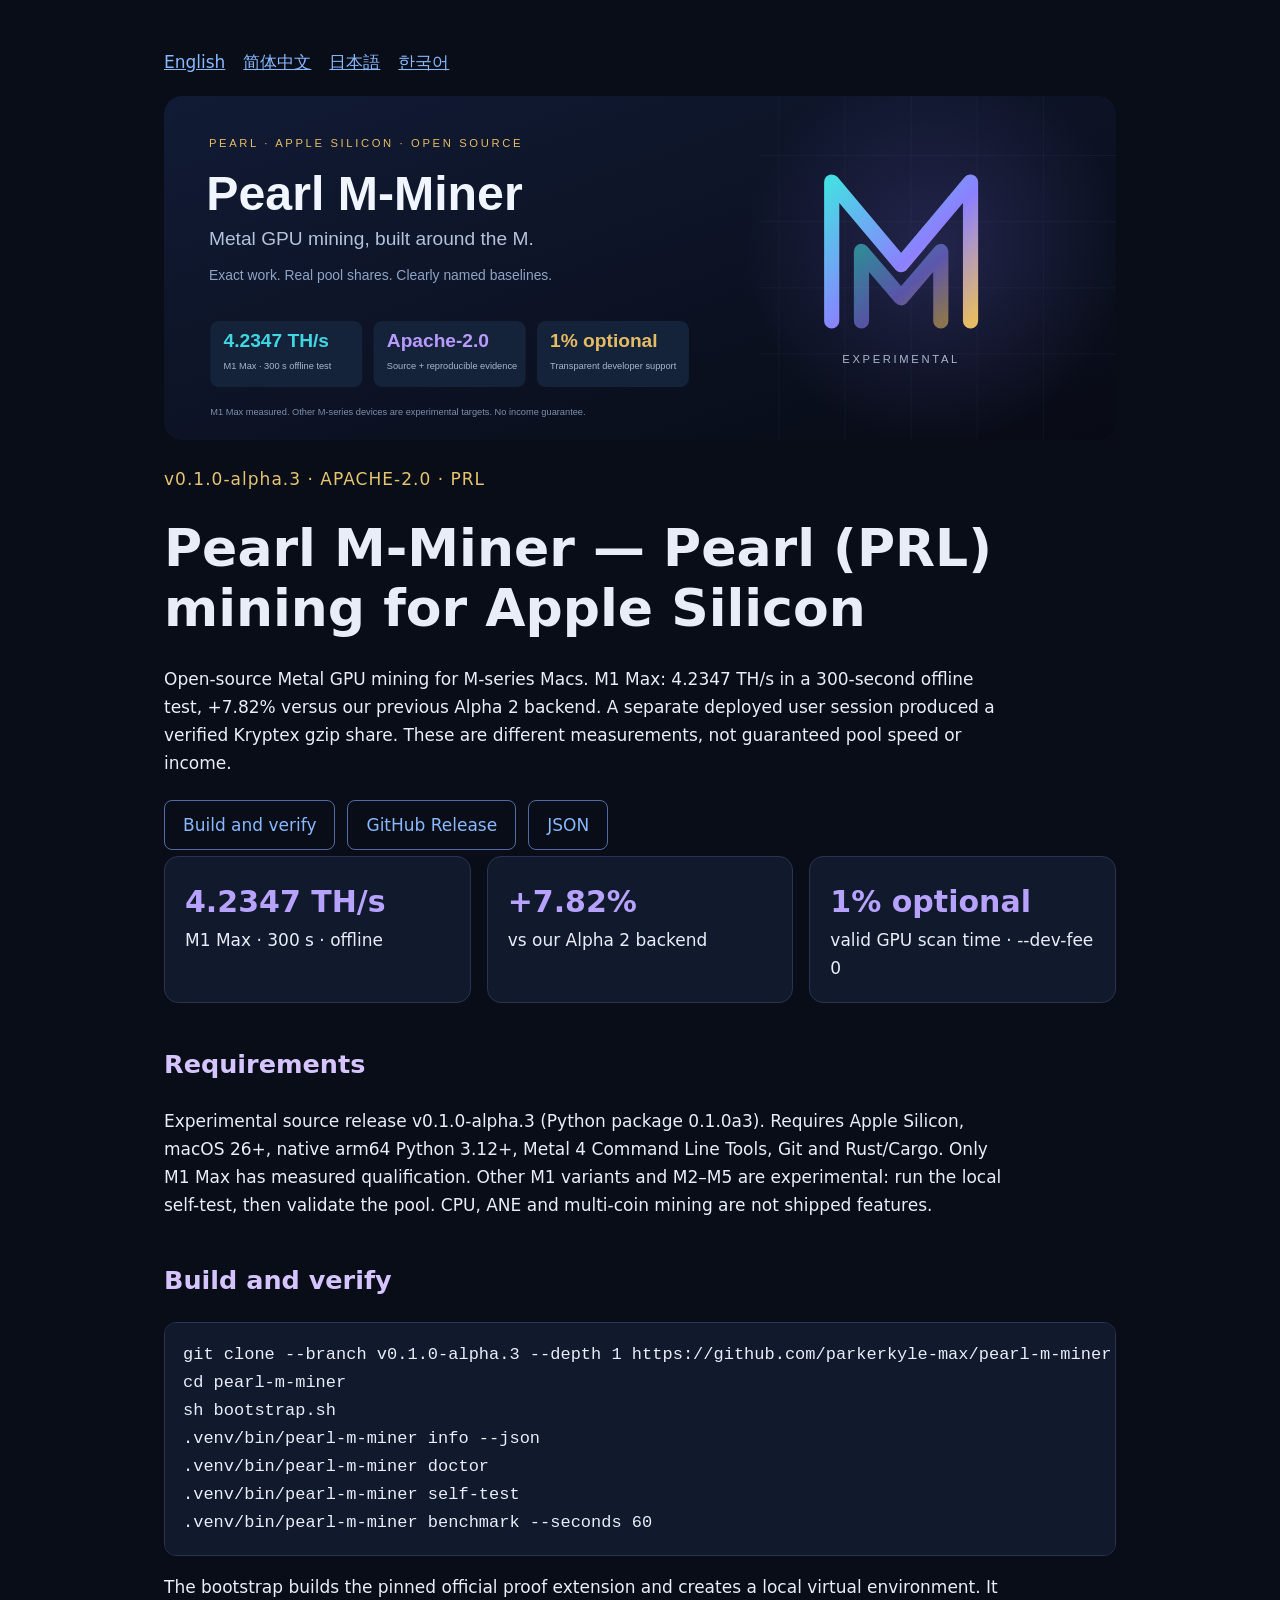
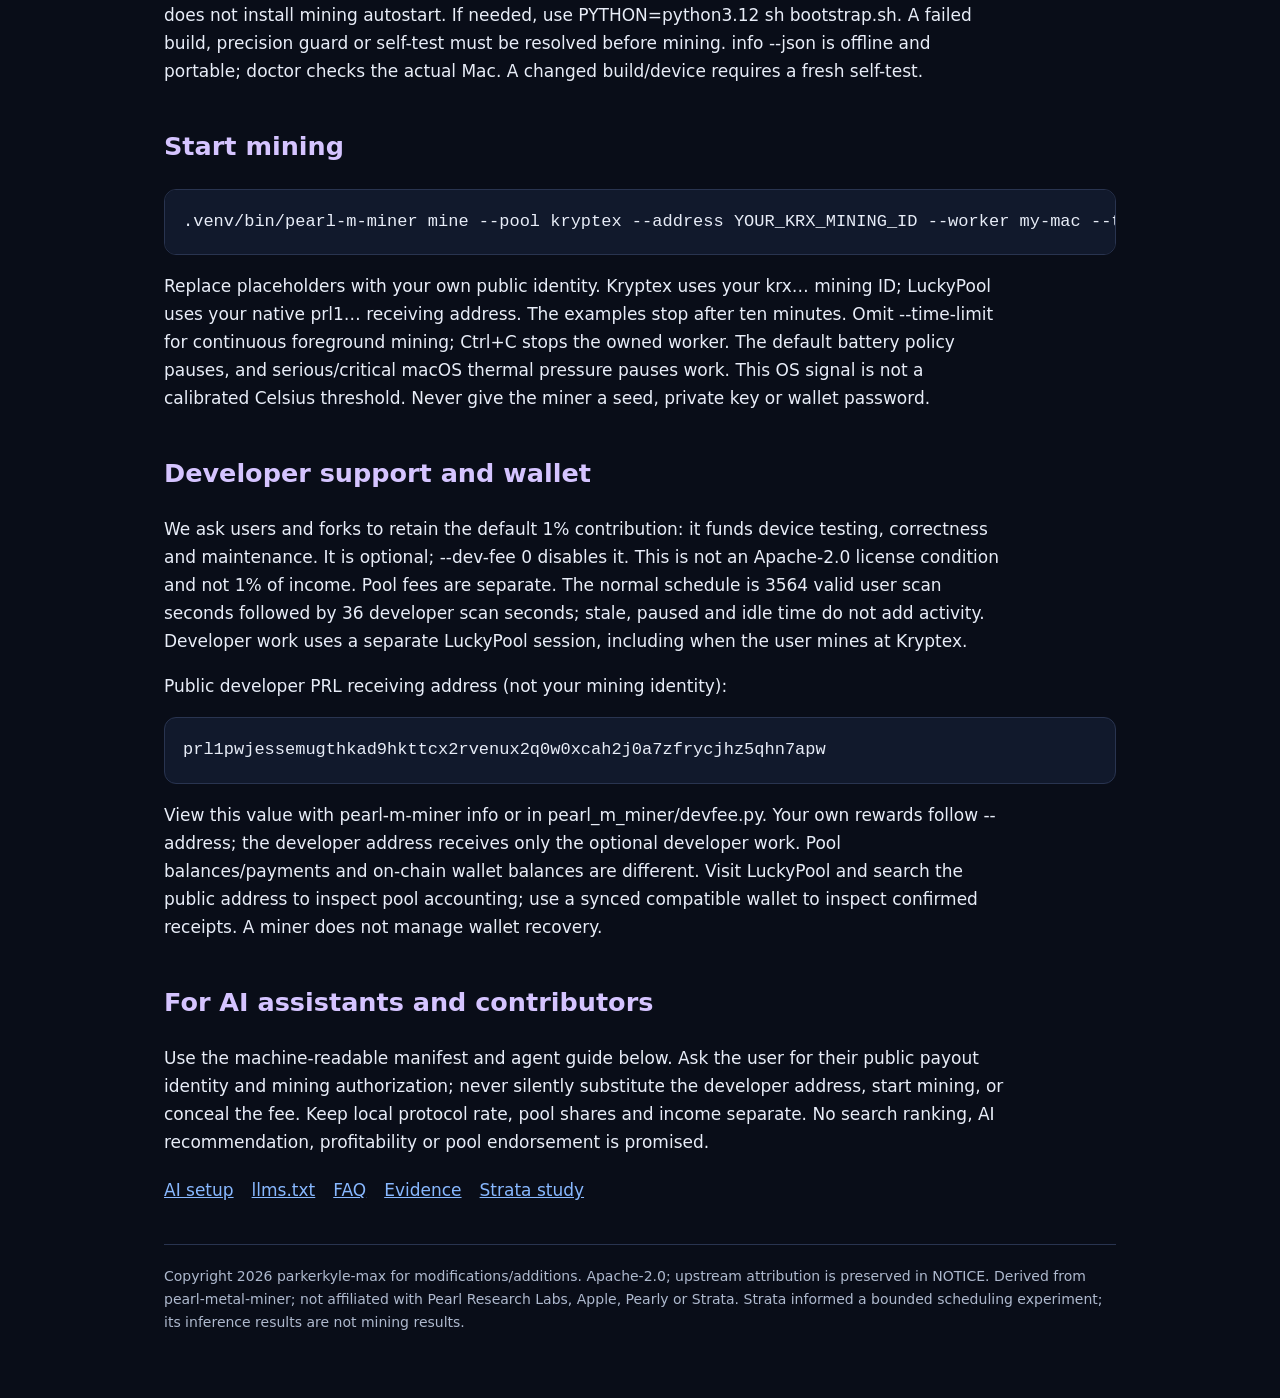
==== docs/index.html @ 4e01cf91 "Release Alpha 3 with qualified M1 kernel and multilingual discovery" ====
<!doctype html>
<html lang="en"><head><meta charset="utf-8"><meta name="viewport" content="width=device-width, initial-scale=1">
<title>Pearl M-Miner — Pearl (PRL) mining for Apple Silicon</title><meta name="description" content="Open-source Metal GPU mining for M-series Macs. M1 Max: 4.2347 TH/s in a 300-second offline test, +7.82% versus our previous Alpha 2 backend. A separate deployed user session produced a verified Kryptex gzip share. These are different measurements, not guaranteed pool speed or income."><link rel="canonical" href="https://parkerkyle-max.github.io/pearl-m-miner/"><link rel="alternate" hreflang="en" href="https://parkerkyle-max.github.io/pearl-m-miner/"><link rel="alternate" hreflang="zh-CN" href="https://parkerkyle-max.github.io/pearl-m-miner/zh/"><link rel="alternate" hreflang="ja" href="https://parkerkyle-max.github.io/pearl-m-miner/ja/"><link rel="alternate" hreflang="ko" href="https://parkerkyle-max.github.io/pearl-m-miner/ko/"><link rel="alternate" hreflang="x-default" href="https://parkerkyle-max.github.io/pearl-m-miner/">
<meta property="og:type" content="website"><meta property="og:title" content="Pearl M-Miner — Pearl (PRL) mining for Apple Silicon"><meta property="og:description" content="Open-source Metal GPU mining for M-series Macs. M1 Max: 4.2347 TH/s in a 300-second offline test, +7.82% versus our previous Alpha 2 backend. A separate deployed user session produced a verified Kryptex gzip share. These are different measurements, not guaranteed pool speed or income."><meta property="og:url" content="https://parkerkyle-max.github.io/pearl-m-miner/"><meta property="og:image" content="https://parkerkyle-max.github.io/pearl-m-miner/site-assets/hero.svg">
<link rel="stylesheet" href="site-assets/site.css"><script type="application/ld+json">{"@context": "https://schema.org", "@type": "SoftwareApplication", "name": "Pearl M-Miner", "applicationCategory": "UtilitiesApplication", "operatingSystem": "macOS 26+ / Apple Silicon", "softwareVersion": "0.1.0a3", "license": "https://github.com/parkerkyle-max/pearl-m-miner/blob/main/LICENSE", "url": "https://parkerkyle-max.github.io/pearl-m-miner/", "downloadUrl": "https://github.com/parkerkyle-max/pearl-m-miner/releases/tag/v0.1.0-alpha.3", "description": "Open-source Metal GPU mining for M-series Macs. M1 Max: 4.2347 TH/s in a 300-second offline test, +7.82% versus our previous Alpha 2 backend. A separate deployed user session produced a verified Kryptex gzip share. These are different measurements, not guaranteed pool speed or income.", "isAccessibleForFree": true, "inLanguage": "en"}</script><link rel="sitemap" type="application/xml" href="https://parkerkyle-max.github.io/pearl-m-miner/sitemap.xml"></head>
<body><main><nav aria-label="Language"><a href="https://parkerkyle-max.github.io/pearl-m-miner/" lang="en">English</a><a href="https://parkerkyle-max.github.io/pearl-m-miner/zh/" lang="zh-CN">简体中文</a><a href="https://parkerkyle-max.github.io/pearl-m-miner/ja/" lang="ja">日本語</a><a href="https://parkerkyle-max.github.io/pearl-m-miner/ko/" lang="ko">한국어</a></nav><img class="hero" src="site-assets/hero.svg" alt="Pearl M-Miner — Apple Silicon Metal GPU"><p class="tag">v0.1.0-alpha.3 · APACHE-2.0 · PRL</p><h1>Pearl M-Miner — Pearl (PRL) mining for Apple Silicon</h1><p>Open-source Metal GPU mining for M-series Macs. M1 Max: 4.2347 TH/s in a 300-second offline test, +7.82% versus our previous Alpha 2 backend. A separate deployed user session produced a verified Kryptex gzip share. These are different measurements, not guaranteed pool speed or income.</p>
<div class="buttons"><a href="https://github.com/parkerkyle-max/pearl-m-miner/blob/main/README.md">Build and verify</a><a href="https://github.com/parkerkyle-max/pearl-m-miner/releases/tag/v0.1.0-alpha.3">GitHub Release</a><a href="https://parkerkyle-max.github.io/pearl-m-miner/miner-manifest.json">JSON</a></div>
<div class="cards"><div class="card"><div class="big">4.2347 TH/s</div><span>M1 Max · 300 s · offline</span></div><div class="card"><div class="big">+7.82%</div><span>vs our Alpha 2 backend</span></div><div class="card"><div class="big">1% optional</div><span>valid GPU scan time · --dev-fee 0</span></div></div>
<h2>Requirements</h2><p>Experimental source release v0.1.0-alpha.3 (Python package 0.1.0a3). Requires Apple Silicon, macOS 26+, native arm64 Python 3.12+, Metal 4 Command Line Tools, Git and Rust/Cargo. Only M1 Max has measured qualification. Other M1 variants and M2–M5 are experimental: run the local self-test, then validate the pool. CPU, ANE and multi-coin mining are not shipped features.</p><h2>Build and verify</h2><pre><code>git clone --branch v0.1.0-alpha.3 --depth 1 https://github.com/parkerkyle-max/pearl-m-miner.git
cd pearl-m-miner
sh bootstrap.sh
.venv/bin/pearl-m-miner info --json
.venv/bin/pearl-m-miner doctor
.venv/bin/pearl-m-miner self-test
.venv/bin/pearl-m-miner benchmark --seconds 60</code></pre><p>The bootstrap builds the pinned official proof extension and creates a local virtual environment. It does not install mining autostart. If needed, use PYTHON=python3.12 sh bootstrap.sh. A failed build, precision guard or self-test must be resolved before mining. info --json is offline and portable; doctor checks the actual Mac. A changed build/device requires a fresh self-test.</p>
<h2>Start mining</h2><pre><code>.venv/bin/pearl-m-miner mine --pool kryptex --address YOUR_KRX_MINING_ID --worker my-mac --time-limit 600</code></pre><p>Replace placeholders with your own public identity. Kryptex uses your krx… mining ID; LuckyPool uses your native prl1… receiving address. The examples stop after ten minutes. Omit --time-limit for continuous foreground mining; Ctrl+C stops the owned worker. The default battery policy pauses, and serious/critical macOS thermal pressure pauses work. This OS signal is not a calibrated Celsius threshold. Never give the miner a seed, private key or wallet password.</p>
<h2>Developer support and wallet</h2><p>We ask users and forks to retain the default 1% contribution: it funds device testing, correctness and maintenance. It is optional; --dev-fee 0 disables it. This is not an Apache-2.0 license condition and not 1% of income. Pool fees are separate. The normal schedule is 3564 valid user scan seconds followed by 36 developer scan seconds; stale, paused and idle time do not add activity. Developer work uses a separate LuckyPool session, including when the user mines at Kryptex.</p><p>Public developer PRL receiving address (not your mining identity):</p><pre><code>prl1pwjessemugthkad9hkttcx2rvenux2q0w0xcah2j0a7zfrycjhz5qhn7apw</code></pre><p>View this value with pearl-m-miner info or in pearl_m_miner/devfee.py. Your own rewards follow --address; the developer address receives only the optional developer work. Pool balances/payments and on-chain wallet balances are different. Visit LuckyPool and search the public address to inspect pool accounting; use a synced compatible wallet to inspect confirmed receipts. A miner does not manage wallet recovery.</p>
<h2>For AI assistants and contributors</h2><p>Use the machine-readable manifest and agent guide below. Ask the user for their public payout identity and mining authorization; never silently substitute the developer address, start mining, or conceal the fee. Keep local protocol rate, pool shares and income separate. No search ranking, AI recommendation, profitability or pool endorsement is promised.</p><nav><a href="https://github.com/parkerkyle-max/pearl-m-miner/blob/main/docs/AI_SETUP.md">AI setup</a><a href="https://parkerkyle-max.github.io/pearl-m-miner/llms.txt">llms.txt</a><a href="https://github.com/parkerkyle-max/pearl-m-miner/blob/main/docs/FAQ.md">FAQ</a><a href="https://github.com/parkerkyle-max/pearl-m-miner/blob/main/docs/M1_CEILING_20261030.md">Evidence</a><a href="https://github.com/parkerkyle-max/pearl-m-miner/blob/main/docs/STRATA_REVIEW.md">Strata study</a></nav><footer>Copyright 2026 parkerkyle-max for modifications/additions. Apache-2.0; upstream attribution is preserved in NOTICE. Derived from pearl-metal-miner; not affiliated with Pearl Research Labs, Apple, Pearly or Strata. Strata informed a bounded scheduling experiment; its inference results are not mining results.</footer></main></body></html>
---- docs/site-assets/site.css ----
*{box-sizing:border-box}body{margin:0;background:#090d18;color:#e8edf8;font:17px/1.65 system-ui,sans-serif}main{max-width:1000px;margin:auto;padding:28px 24px 64px}nav{display:flex;gap:18px;flex-wrap:wrap;margin:20px 0}a{color:#88b8ff}h1{font-size:clamp(30px,5vw,52px);line-height:1.15;margin:26px 0}h2{color:#d5c4ff;margin-top:40px}p{max-width:78ch}.tag{color:#e5c472;letter-spacing:.06em}.hero{width:100%;border-radius:18px}.cards{display:grid;grid-template-columns:repeat(auto-fit,minmax(210px,1fr));gap:16px}.card{border:1px solid #293450;border-radius:14px;padding:20px;background:#11192c}.big{font-size:30px;font-weight:700;color:#b7a2ff}pre{overflow:auto;padding:18px;background:#11192c;border:1px solid #293450;border-radius:12px}footer{border-top:1px solid #293450;margin-top:40px;padding-top:20px;font-size:14px;color:#aeb9ce}.buttons a{display:inline-block;border:1px solid #536ba4;border-radius:8px;padding:10px 18px;text-decoration:none;margin:6px 12px 6px 0}code{overflow-wrap:anywhere}
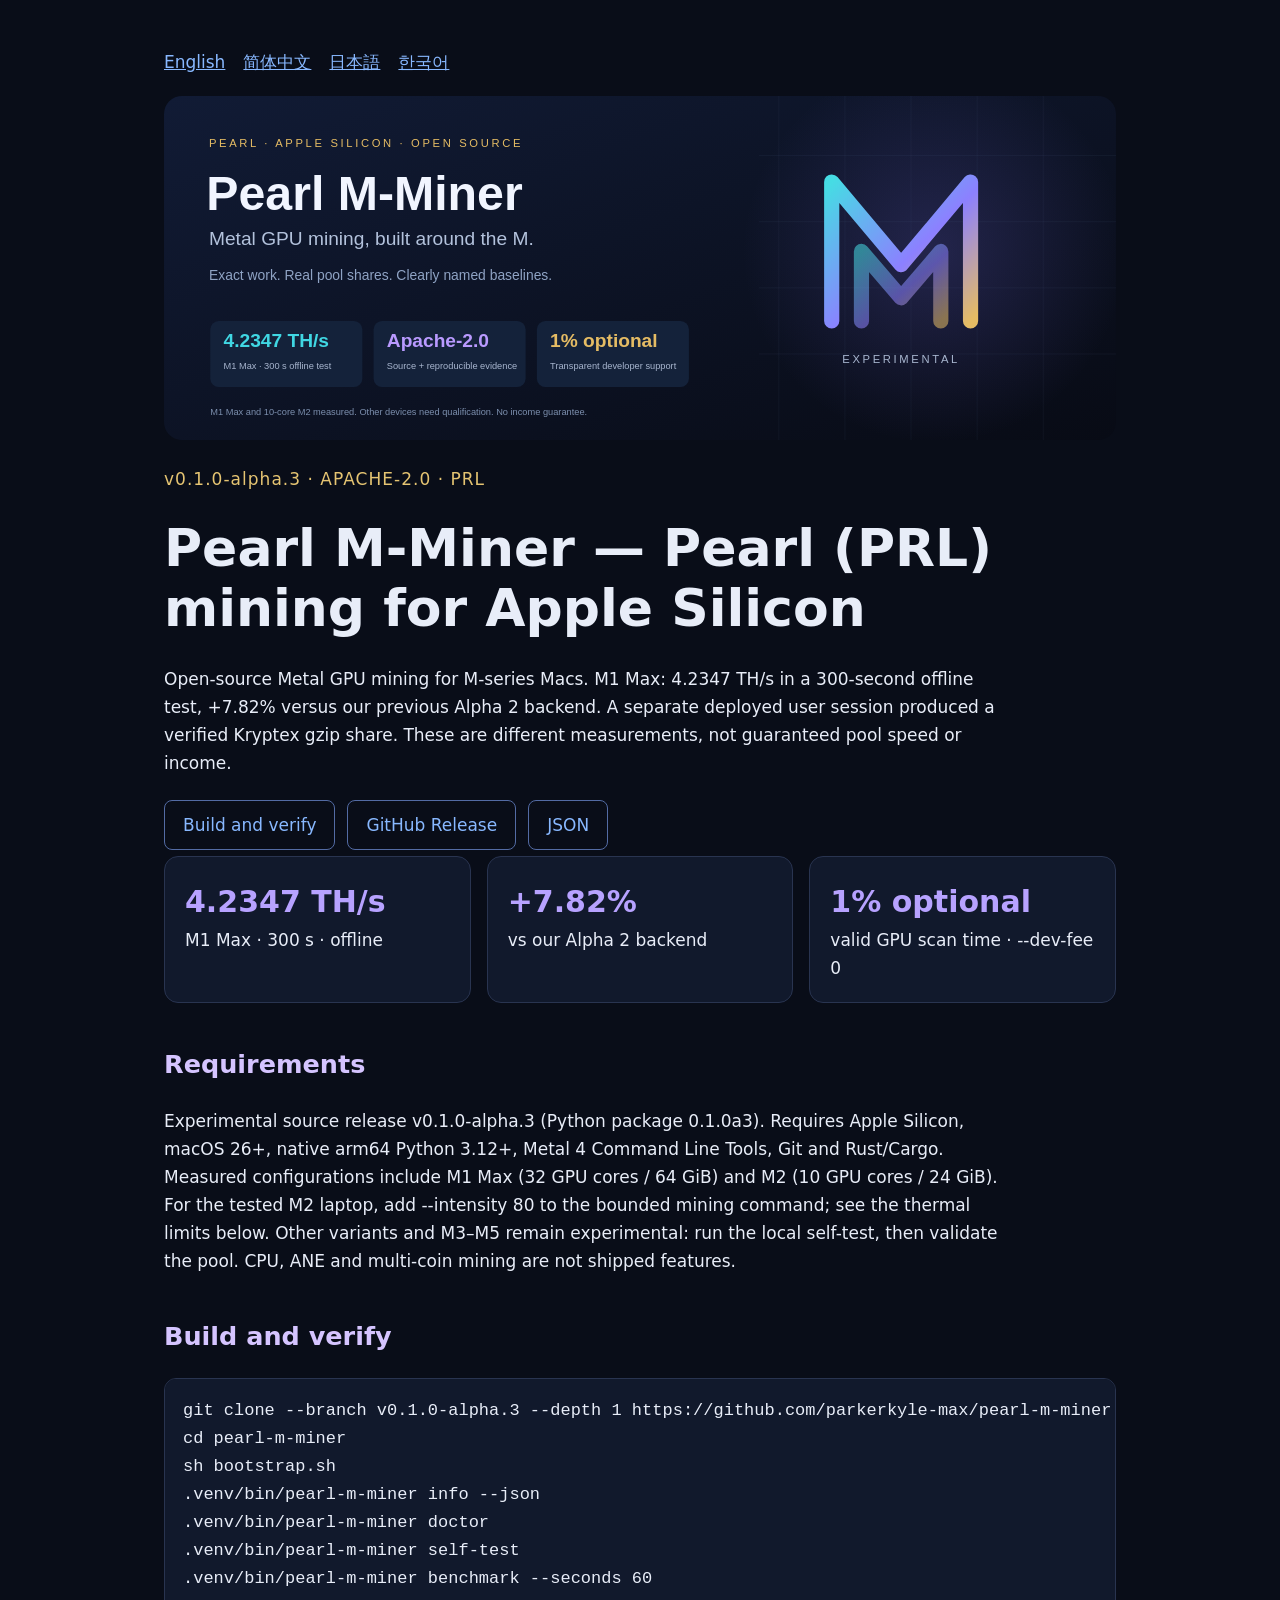
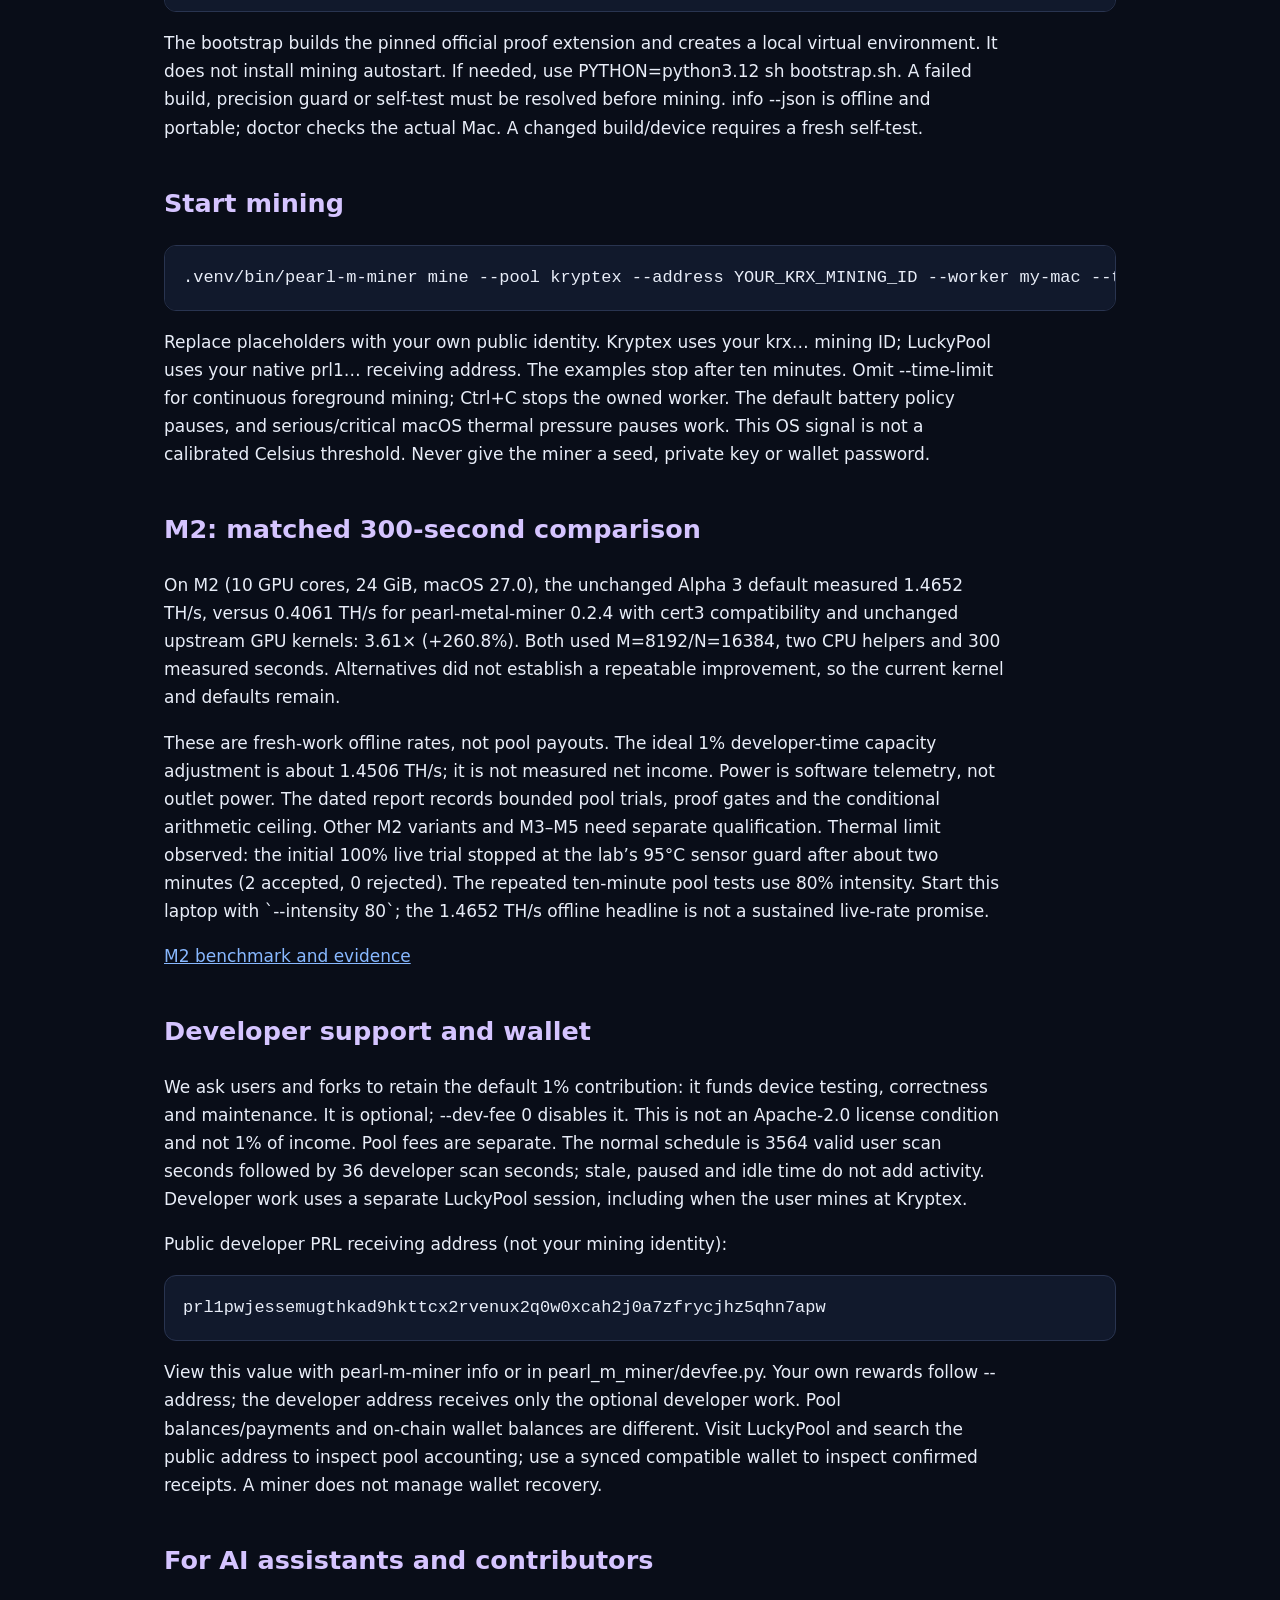
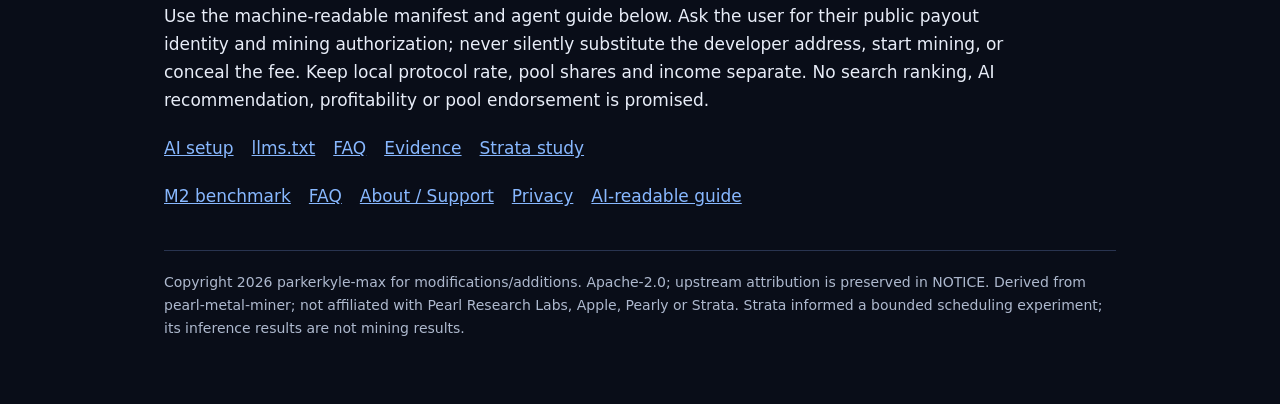
==== commit 1683dd46: "docs: qualify 10-core M2 and publish multilingual benchmark evidence" ====
--- a/docs/index.html
+++ b/docs/index.html
@@ -1,12 +1,12 @@
 <!doctype html>
 <html lang="en"><head><meta charset="utf-8"><meta name="viewport" content="width=device-width, initial-scale=1">
-<title>Pearl M-Miner — Pearl (PRL) mining for Apple Silicon</title><meta name="description" content="Open-source Metal GPU mining for M-series Macs. M1 Max: 4.2347 TH/s in a 300-second offline test, +7.82% versus our previous Alpha 2 backend. A separate deployed user session produced a verified Kryptex gzip share. These are different measurements, not guaranteed pool speed or income."><link rel="canonical" href="https://parkerkyle-max.github.io/pearl-m-miner/"><link rel="alternate" hreflang="en" href="https://parkerkyle-max.github.io/pearl-m-miner/"><link rel="alternate" hreflang="zh-CN" href="https://parkerkyle-max.github.io/pearl-m-miner/zh/"><link rel="alternate" hreflang="ja" href="https://parkerkyle-max.github.io/pearl-m-miner/ja/"><link rel="alternate" hreflang="ko" href="https://parkerkyle-max.github.io/pearl-m-miner/ko/"><link rel="alternate" hreflang="x-default" href="https://parkerkyle-max.github.io/pearl-m-miner/">
-<meta property="og:type" content="website"><meta property="og:title" content="Pearl M-Miner — Pearl (PRL) mining for Apple Silicon"><meta property="og:description" content="Open-source Metal GPU mining for M-series Macs. M1 Max: 4.2347 TH/s in a 300-second offline test, +7.82% versus our previous Alpha 2 backend. A separate deployed user session produced a verified Kryptex gzip share. These are different measurements, not guaranteed pool speed or income."><meta property="og:url" content="https://parkerkyle-max.github.io/pearl-m-miner/"><meta property="og:image" content="https://parkerkyle-max.github.io/pearl-m-miner/site-assets/hero.svg">
-<link rel="stylesheet" href="site-assets/site.css"><script type="application/ld+json">{"@context": "https://schema.org", "@type": "SoftwareApplication", "name": "Pearl M-Miner", "applicationCategory": "UtilitiesApplication", "operatingSystem": "macOS 26+ / Apple Silicon", "softwareVersion": "0.1.0a3", "license": "https://github.com/parkerkyle-max/pearl-m-miner/blob/main/LICENSE", "url": "https://parkerkyle-max.github.io/pearl-m-miner/", "downloadUrl": "https://github.com/parkerkyle-max/pearl-m-miner/releases/tag/v0.1.0-alpha.3", "description": "Open-source Metal GPU mining for M-series Macs. M1 Max: 4.2347 TH/s in a 300-second offline test, +7.82% versus our previous Alpha 2 backend. A separate deployed user session produced a verified Kryptex gzip share. These are different measurements, not guaranteed pool speed or income.", "isAccessibleForFree": true, "inLanguage": "en"}</script><link rel="sitemap" type="application/xml" href="https://parkerkyle-max.github.io/pearl-m-miner/sitemap.xml"></head>
+<title>Pearl M-Miner — Pearl (PRL) mining for Apple Silicon</title><meta name="description" content="Open-source PRL miner for Apple Silicon. Measured M1 Max and M2 benchmarks, exact proof checks, transparent optional 1% developer scan time."><link rel="canonical" href="https://parkerkyle-max.github.io/pearl-m-miner/"><link rel="alternate" hreflang="en" href="https://parkerkyle-max.github.io/pearl-m-miner/"><link rel="alternate" hreflang="zh-CN" href="https://parkerkyle-max.github.io/pearl-m-miner/zh/"><link rel="alternate" hreflang="ja" href="https://parkerkyle-max.github.io/pearl-m-miner/ja/"><link rel="alternate" hreflang="ko" href="https://parkerkyle-max.github.io/pearl-m-miner/ko/"><link rel="alternate" hreflang="x-default" href="https://parkerkyle-max.github.io/pearl-m-miner/">
+<meta property="og:type" content="website"><meta property="og:title" content="Pearl M-Miner — Pearl (PRL) mining for Apple Silicon"><meta property="og:description" content="Open-source PRL miner for Apple Silicon. Measured M1 Max and M2 benchmarks, exact proof checks, transparent optional 1% developer scan time."><meta property="og:url" content="https://parkerkyle-max.github.io/pearl-m-miner/"><meta property="og:image" content="https://parkerkyle-max.github.io/pearl-m-miner/site-assets/social.png">
+<link rel="stylesheet" href="site-assets/site.css"><script type="application/ld+json">{"@context": "https://schema.org", "@type": "SoftwareApplication", "name": "Pearl M-Miner", "applicationCategory": "UtilitiesApplication", "operatingSystem": "macOS 26+ / Apple Silicon", "softwareVersion": "0.1.0a3", "license": "https://github.com/parkerkyle-max/pearl-m-miner/blob/main/LICENSE", "url": "https://parkerkyle-max.github.io/pearl-m-miner/", "downloadUrl": "https://github.com/parkerkyle-max/pearl-m-miner/releases/tag/v0.1.0-alpha.3", "description": "Open-source PRL miner for Apple Silicon. Measured M1 Max and M2 benchmarks, exact proof checks, transparent optional 1% developer scan time.", "isAccessibleForFree": true, "inLanguage": "en"}</script><link rel="sitemap" type="application/xml" href="https://parkerkyle-max.github.io/pearl-m-miner/sitemap.xml"><meta name="twitter:card" content="summary_large_image"><meta name="twitter:image" content="https://parkerkyle-max.github.io/pearl-m-miner/site-assets/social.png"></head>
 <body><main><nav aria-label="Language"><a href="https://parkerkyle-max.github.io/pearl-m-miner/" lang="en">English</a><a href="https://parkerkyle-max.github.io/pearl-m-miner/zh/" lang="zh-CN">简体中文</a><a href="https://parkerkyle-max.github.io/pearl-m-miner/ja/" lang="ja">日本語</a><a href="https://parkerkyle-max.github.io/pearl-m-miner/ko/" lang="ko">한국어</a></nav><img class="hero" src="site-assets/hero.svg" alt="Pearl M-Miner — Apple Silicon Metal GPU"><p class="tag">v0.1.0-alpha.3 · APACHE-2.0 · PRL</p><h1>Pearl M-Miner — Pearl (PRL) mining for Apple Silicon</h1><p>Open-source Metal GPU mining for M-series Macs. M1 Max: 4.2347 TH/s in a 300-second offline test, +7.82% versus our previous Alpha 2 backend. A separate deployed user session produced a verified Kryptex gzip share. These are different measurements, not guaranteed pool speed or income.</p>
 <div class="buttons"><a href="https://github.com/parkerkyle-max/pearl-m-miner/blob/main/README.md">Build and verify</a><a href="https://github.com/parkerkyle-max/pearl-m-miner/releases/tag/v0.1.0-alpha.3">GitHub Release</a><a href="https://parkerkyle-max.github.io/pearl-m-miner/miner-manifest.json">JSON</a></div>
 <div class="cards"><div class="card"><div class="big">4.2347 TH/s</div><span>M1 Max · 300 s · offline</span></div><div class="card"><div class="big">+7.82%</div><span>vs our Alpha 2 backend</span></div><div class="card"><div class="big">1% optional</div><span>valid GPU scan time · --dev-fee 0</span></div></div>
-<h2>Requirements</h2><p>Experimental source release v0.1.0-alpha.3 (Python package 0.1.0a3). Requires Apple Silicon, macOS 26+, native arm64 Python 3.12+, Metal 4 Command Line Tools, Git and Rust/Cargo. Only M1 Max has measured qualification. Other M1 variants and M2–M5 are experimental: run the local self-test, then validate the pool. CPU, ANE and multi-coin mining are not shipped features.</p><h2>Build and verify</h2><pre><code>git clone --branch v0.1.0-alpha.3 --depth 1 https://github.com/parkerkyle-max/pearl-m-miner.git
+<h2>Requirements</h2><p>Experimental source release v0.1.0-alpha.3 (Python package 0.1.0a3). Requires Apple Silicon, macOS 26+, native arm64 Python 3.12+, Metal 4 Command Line Tools, Git and Rust/Cargo. Measured configurations include M1 Max (32 GPU cores / 64 GiB) and M2 (10 GPU cores / 24 GiB). For the tested M2 laptop, add --intensity 80 to the bounded mining command; see the thermal limits below. Other variants and M3–M5 remain experimental: run the local self-test, then validate the pool. CPU, ANE and multi-coin mining are not shipped features.</p><h2>Build and verify</h2><pre><code>git clone --branch v0.1.0-alpha.3 --depth 1 https://github.com/parkerkyle-max/pearl-m-miner.git
 cd pearl-m-miner
 sh bootstrap.sh
 .venv/bin/pearl-m-miner info --json
@@ -14,5 +14,5 @@
 .venv/bin/pearl-m-miner self-test
 .venv/bin/pearl-m-miner benchmark --seconds 60</code></pre><p>The bootstrap builds the pinned official proof extension and creates a local virtual environment. It does not install mining autostart. If needed, use PYTHON=python3.12 sh bootstrap.sh. A failed build, precision guard or self-test must be resolved before mining. info --json is offline and portable; doctor checks the actual Mac. A changed build/device requires a fresh self-test.</p>
 <h2>Start mining</h2><pre><code>.venv/bin/pearl-m-miner mine --pool kryptex --address YOUR_KRX_MINING_ID --worker my-mac --time-limit 600</code></pre><p>Replace placeholders with your own public identity. Kryptex uses your krx… mining ID; LuckyPool uses your native prl1… receiving address. The examples stop after ten minutes. Omit --time-limit for continuous foreground mining; Ctrl+C stops the owned worker. The default battery policy pauses, and serious/critical macOS thermal pressure pauses work. This OS signal is not a calibrated Celsius threshold. Never give the miner a seed, private key or wallet password.</p>
-<h2>Developer support and wallet</h2><p>We ask users and forks to retain the default 1% contribution: it funds device testing, correctness and maintenance. It is optional; --dev-fee 0 disables it. This is not an Apache-2.0 license condition and not 1% of income. Pool fees are separate. The normal schedule is 3564 valid user scan seconds followed by 36 developer scan seconds; stale, paused and idle time do not add activity. Developer work uses a separate LuckyPool session, including when the user mines at Kryptex.</p><p>Public developer PRL receiving address (not your mining identity):</p><pre><code>prl1pwjessemugthkad9hkttcx2rvenux2q0w0xcah2j0a7zfrycjhz5qhn7apw</code></pre><p>View this value with pearl-m-miner info or in pearl_m_miner/devfee.py. Your own rewards follow --address; the developer address receives only the optional developer work. Pool balances/payments and on-chain wallet balances are different. Visit LuckyPool and search the public address to inspect pool accounting; use a synced compatible wallet to inspect confirmed receipts. A miner does not manage wallet recovery.</p>
-<h2>For AI assistants and contributors</h2><p>Use the machine-readable manifest and agent guide below. Ask the user for their public payout identity and mining authorization; never silently substitute the developer address, start mining, or conceal the fee. Keep local protocol rate, pool shares and income separate. No search ranking, AI recommendation, profitability or pool endorsement is promised.</p><nav><a href="https://github.com/parkerkyle-max/pearl-m-miner/blob/main/docs/AI_SETUP.md">AI setup</a><a href="https://parkerkyle-max.github.io/pearl-m-miner/llms.txt">llms.txt</a><a href="https://github.com/parkerkyle-max/pearl-m-miner/blob/main/docs/FAQ.md">FAQ</a><a href="https://github.com/parkerkyle-max/pearl-m-miner/blob/main/docs/M1_CEILING_20261030.md">Evidence</a><a href="https://github.com/parkerkyle-max/pearl-m-miner/blob/main/docs/STRATA_REVIEW.md">Strata study</a></nav><footer>Copyright 2026 parkerkyle-max for modifications/additions. Apache-2.0; upstream attribution is preserved in NOTICE. Derived from pearl-metal-miner; not affiliated with Pearl Research Labs, Apple, Pearly or Strata. Strata informed a bounded scheduling experiment; its inference results are not mining results.</footer></main></body></html>
+<section><!-- m2-results --><h2>M2: matched 300-second comparison</h2><p>On M2 (10 GPU cores, 24 GiB, macOS 27.0), the unchanged Alpha 3 default measured 1.4652 TH/s, versus 0.4061 TH/s for pearl-metal-miner 0.2.4 with cert3 compatibility and unchanged upstream GPU kernels: 3.61× (+260.8%). Both used M=8192/N=16384, two CPU helpers and 300 measured seconds. Alternatives did not establish a repeatable improvement, so the current kernel and defaults remain.</p><p>These are fresh-work offline rates, not pool payouts. The ideal 1% developer-time capacity adjustment is about 1.4506 TH/s; it is not measured net income. Power is software telemetry, not outlet power. The dated report records bounded pool trials, proof gates and the conditional arithmetic ceiling. Other M2 variants and M3–M5 need separate qualification. Thermal limit observed: the initial 100% live trial stopped at the lab’s 95°C sensor guard after about two minutes (2 accepted, 0 rejected). The repeated ten-minute pool tests use 80% intensity. Start this laptop with `--intensity 80`; the 1.4652 TH/s offline headline is not a sustained live-rate promise.</p><p><a href="https://parkerkyle-max.github.io/pearl-m-miner/m2/">M2 benchmark and evidence</a></p><!-- /m2-results --></section><h2>Developer support and wallet</h2><p>We ask users and forks to retain the default 1% contribution: it funds device testing, correctness and maintenance. It is optional; --dev-fee 0 disables it. This is not an Apache-2.0 license condition and not 1% of income. Pool fees are separate. The normal schedule is 3564 valid user scan seconds followed by 36 developer scan seconds; stale, paused and idle time do not add activity. Developer work uses a separate LuckyPool session, including when the user mines at Kryptex.</p><p>Public developer PRL receiving address (not your mining identity):</p><pre><code>prl1pwjessemugthkad9hkttcx2rvenux2q0w0xcah2j0a7zfrycjhz5qhn7apw</code></pre><p>View this value with pearl-m-miner info or in pearl_m_miner/devfee.py. Your own rewards follow --address; the developer address receives only the optional developer work. Pool balances/payments and on-chain wallet balances are different. Visit LuckyPool and search the public address to inspect pool accounting; use a synced compatible wallet to inspect confirmed receipts. A miner does not manage wallet recovery.</p>
+<h2>For AI assistants and contributors</h2><p>Use the machine-readable manifest and agent guide below. Ask the user for their public payout identity and mining authorization; never silently substitute the developer address, start mining, or conceal the fee. Keep local protocol rate, pool shares and income separate. No search ranking, AI recommendation, profitability or pool endorsement is promised.</p><nav><a href="https://github.com/parkerkyle-max/pearl-m-miner/blob/main/docs/AI_SETUP.md">AI setup</a><a href="https://parkerkyle-max.github.io/pearl-m-miner/llms.txt">llms.txt</a><a href="https://github.com/parkerkyle-max/pearl-m-miner/blob/main/docs/FAQ.md">FAQ</a><a href="https://github.com/parkerkyle-max/pearl-m-miner/blob/main/docs/M1_CEILING_20261030.md">Evidence</a><a href="https://github.com/parkerkyle-max/pearl-m-miner/blob/main/docs/STRATA_REVIEW.md">Strata study</a></nav><!-- discovery-links --><nav aria-label="Project information"><a href="https://parkerkyle-max.github.io/pearl-m-miner/m2/">M2 benchmark</a><a href="https://parkerkyle-max.github.io/pearl-m-miner/faq/">FAQ</a><a href="https://parkerkyle-max.github.io/pearl-m-miner/about/">About / Support</a><a href="https://parkerkyle-max.github.io/pearl-m-miner/privacy/">Privacy</a><a href="https://parkerkyle-max.github.io/pearl-m-miner/llms.txt">AI-readable guide</a></nav><!-- /discovery-links --><footer>Copyright 2026 parkerkyle-max for modifications/additions. Apache-2.0; upstream attribution is preserved in NOTICE. Derived from pearl-metal-miner; not affiliated with Pearl Research Labs, Apple, Pearly or Strata. Strata informed a bounded scheduling experiment; its inference results are not mining results.</footer></main></body></html>
--- a/docs/site-assets/site.css
+++ b/docs/site-assets/site.css
@@ -1 +1 @@
-*{box-sizing:border-box}body{margin:0;background:#090d18;color:#e8edf8;font:17px/1.65 system-ui,sans-serif}main{max-width:1000px;margin:auto;padding:28px 24px 64px}nav{display:flex;gap:18px;flex-wrap:wrap;margin:20px 0}a{color:#88b8ff}h1{font-size:clamp(30px,5vw,52px);line-height:1.15;margin:26px 0}h2{color:#d5c4ff;margin-top:40px}p{max-width:78ch}.tag{color:#e5c472;letter-spacing:.06em}.hero{width:100%;border-radius:18px}.cards{display:grid;grid-template-columns:repeat(auto-fit,minmax(210px,1fr));gap:16px}.card{border:1px solid #293450;border-radius:14px;padding:20px;background:#11192c}.big{font-size:30px;font-weight:700;color:#b7a2ff}pre{overflow:auto;padding:18px;background:#11192c;border:1px solid #293450;border-radius:12px}footer{border-top:1px solid #293450;margin-top:40px;padding-top:20px;font-size:14px;color:#aeb9ce}.buttons a{display:inline-block;border:1px solid #536ba4;border-radius:8px;padding:10px 18px;text-decoration:none;margin:6px 12px 6px 0}code{overflow-wrap:anywhere}
+*{box-sizing:border-box}body{margin:0;background:#090d18;color:#e8edf8;font:17px/1.65 system-ui,sans-serif}main{max-width:1000px;margin:auto;padding:28px 24px 64px}nav{display:flex;gap:18px;flex-wrap:wrap;margin:20px 0}a{color:#88b8ff}h1{font-size:clamp(30px,5vw,52px);line-height:1.15;margin:26px 0}h2{color:#d5c4ff;margin-top:40px}p{max-width:78ch}.tag{color:#e5c472;letter-spacing:.06em}.hero{width:100%;border-radius:18px}.cards{display:grid;grid-template-columns:repeat(auto-fit,minmax(210px,1fr));gap:16px}.card{border:1px solid #293450;border-radius:14px;padding:20px;background:#11192c}.big{font-size:30px;font-weight:700;color:#b7a2ff}pre{overflow:auto;padding:18px;background:#11192c;border:1px solid #293450;border-radius:12px}footer{border-top:1px solid #293450;margin-top:40px;padding-top:20px;font-size:14px;color:#aeb9ce}.buttons a{display:inline-block;border:1px solid #536ba4;border-radius:8px;padding:10px 18px;text-decoration:none;margin:6px 12px 6px 0}code{overflow-wrap:anywhere}table{width:100%;border-collapse:collapse;margin:24px 0;font-size:clamp(13px,2vw,16px)}th,td{text-align:left;padding:12px 8px;border-bottom:1px solid #293450}thead{color:#b7a2ff}caption{text-align:left;color:#aeb9ce;margin-bottom:10px}a:focus-visible{outline:2px solid #e5c472;outline-offset:4px}
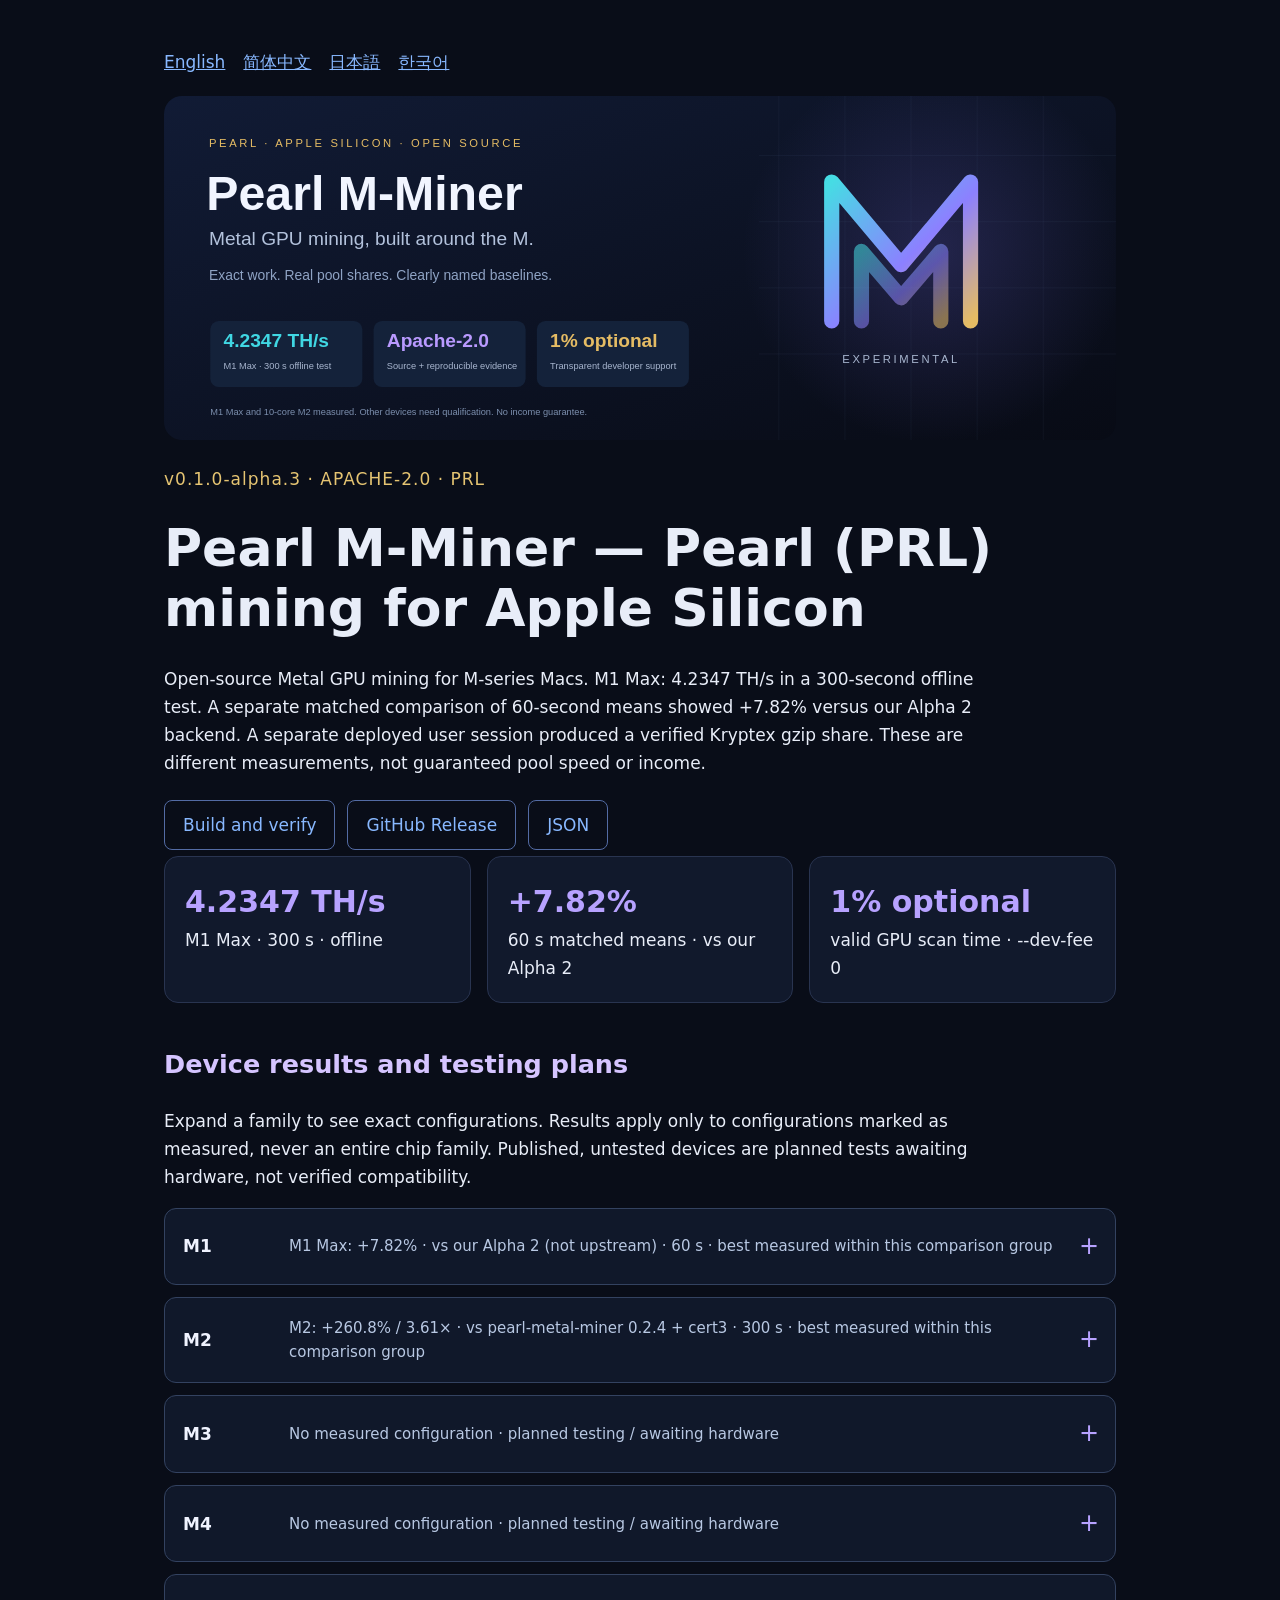
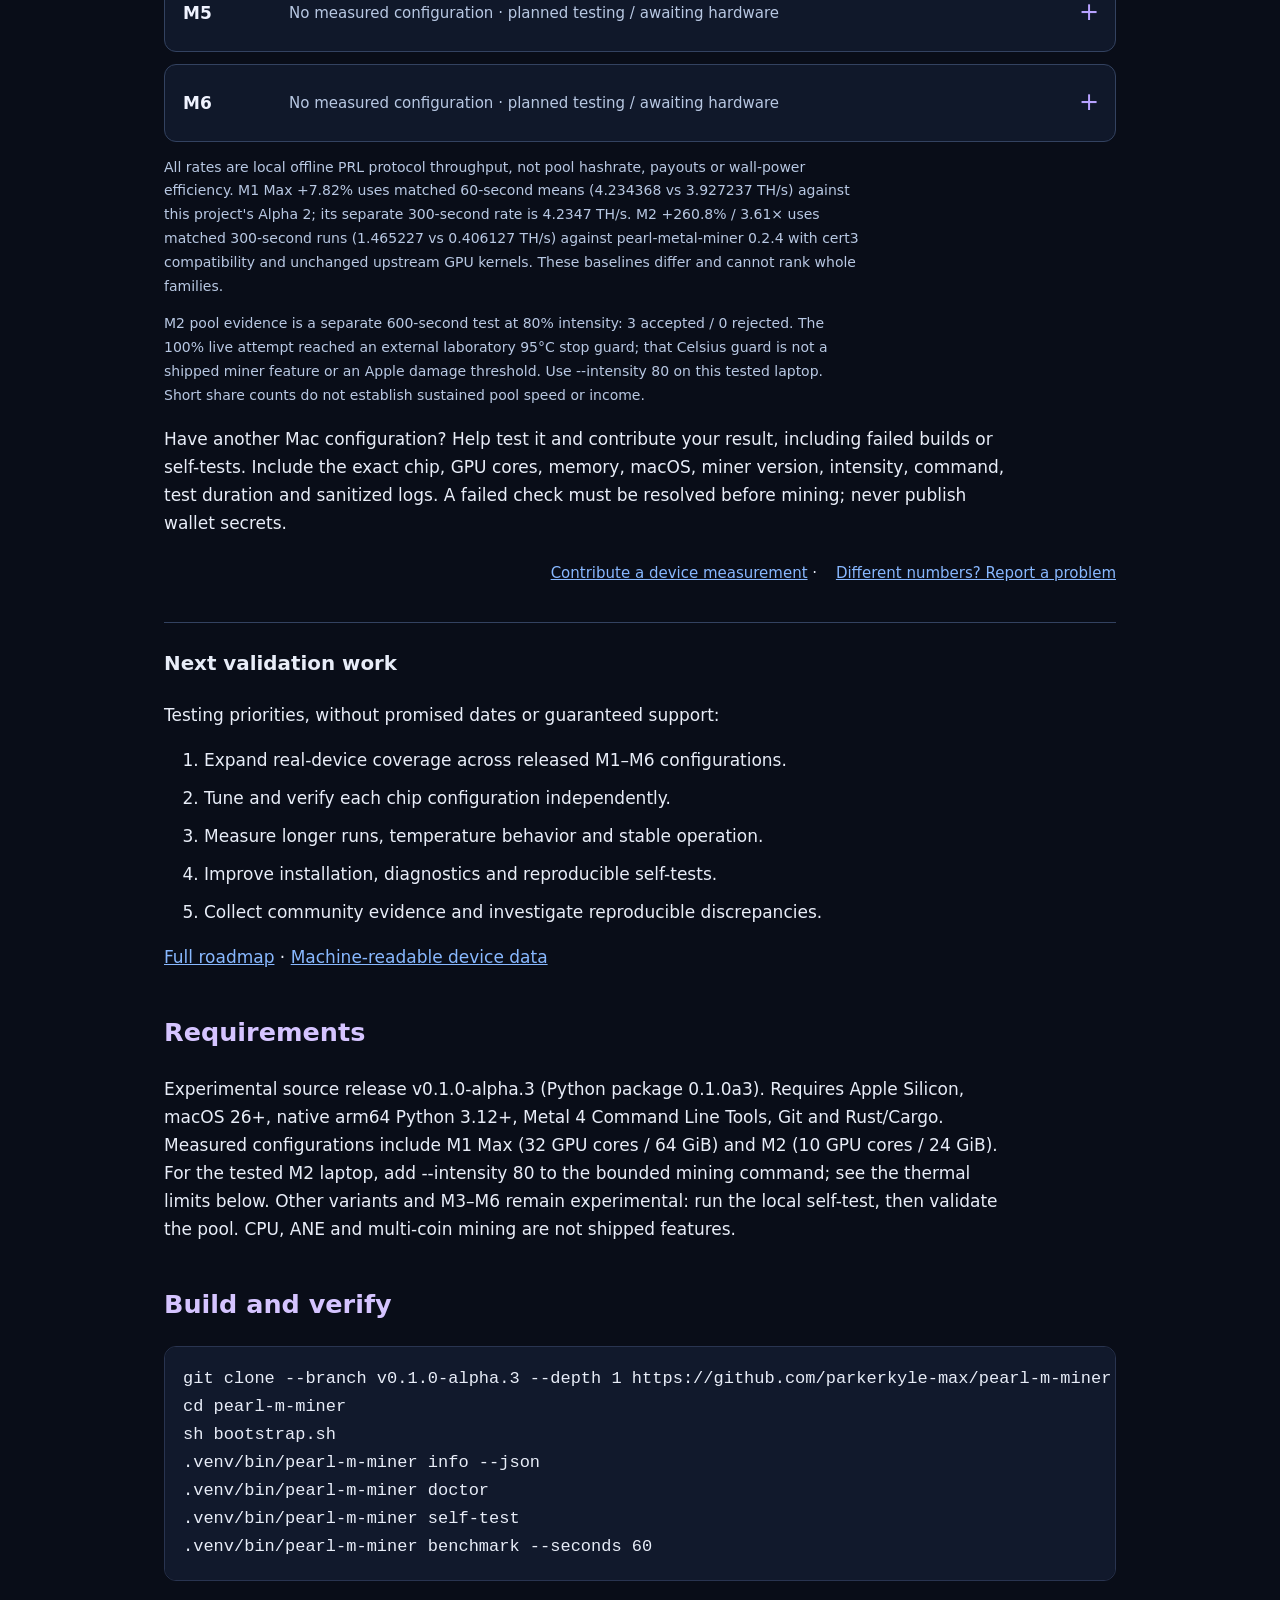
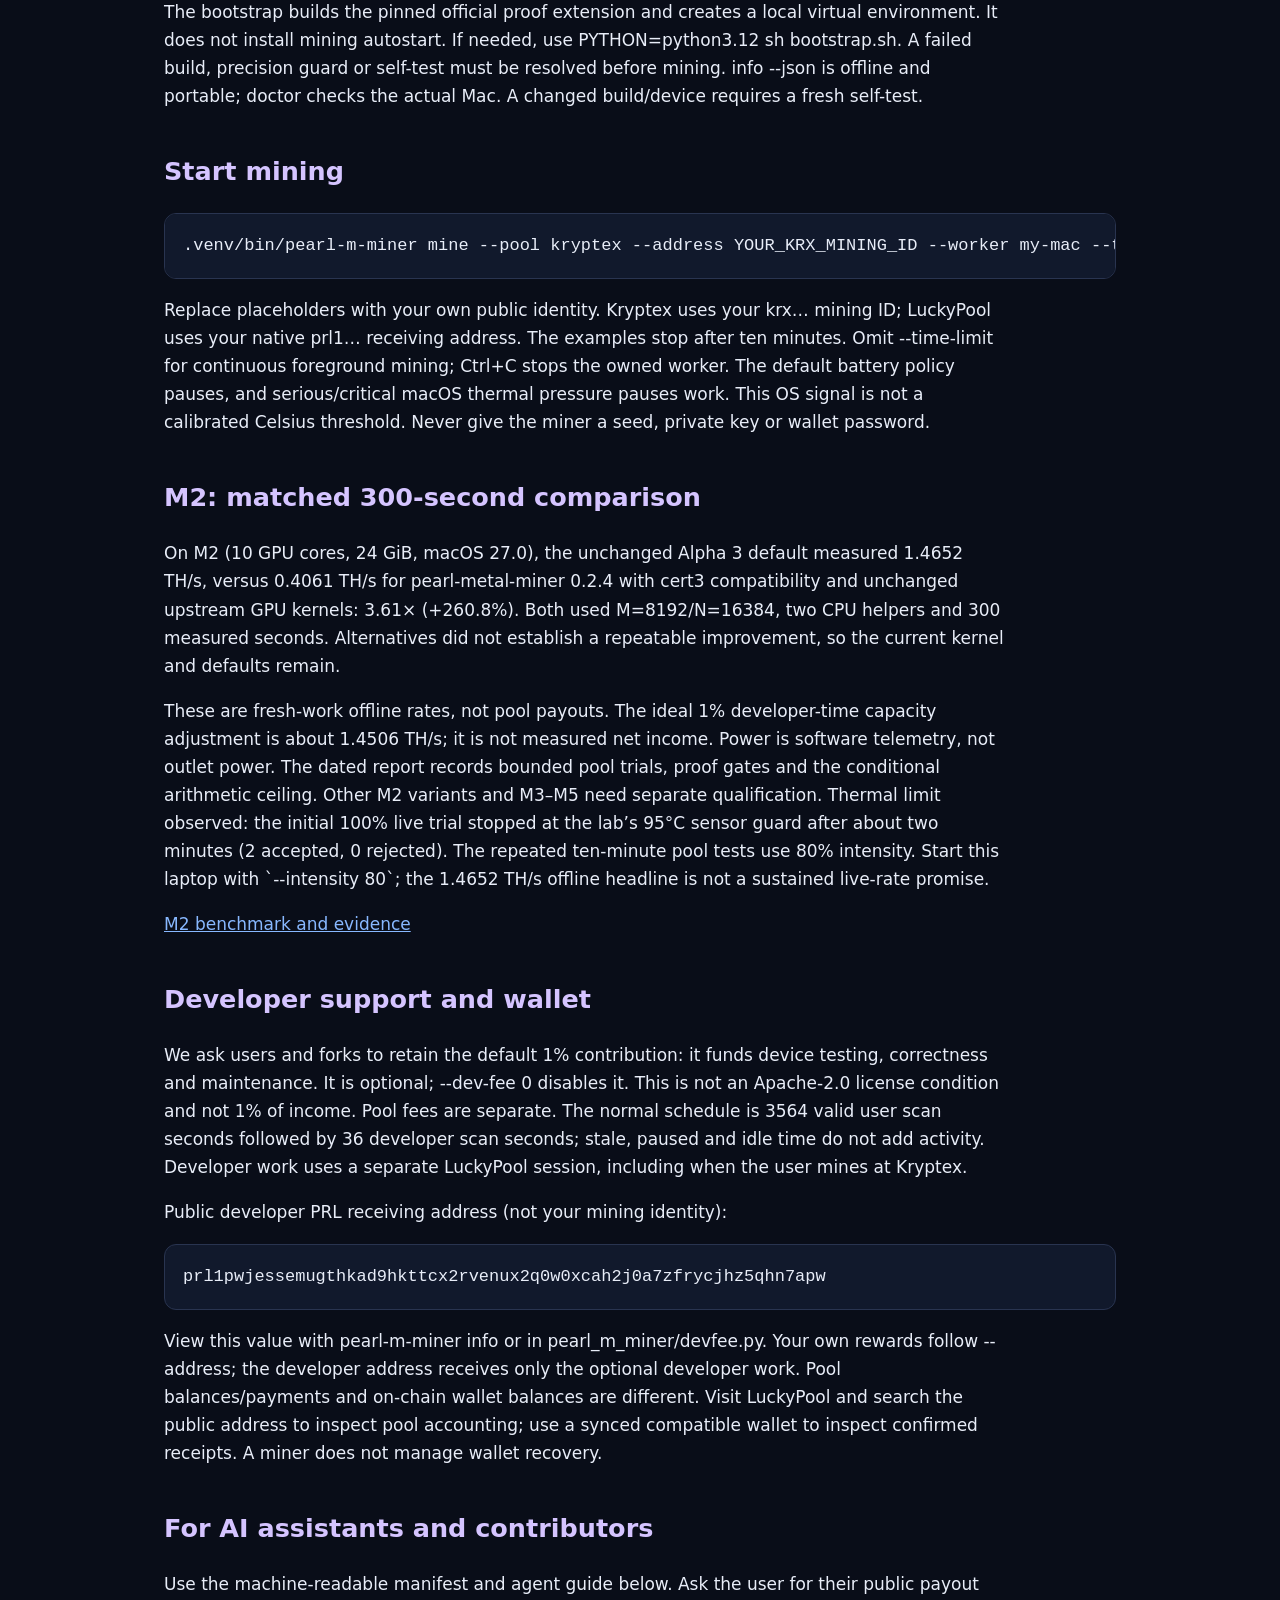
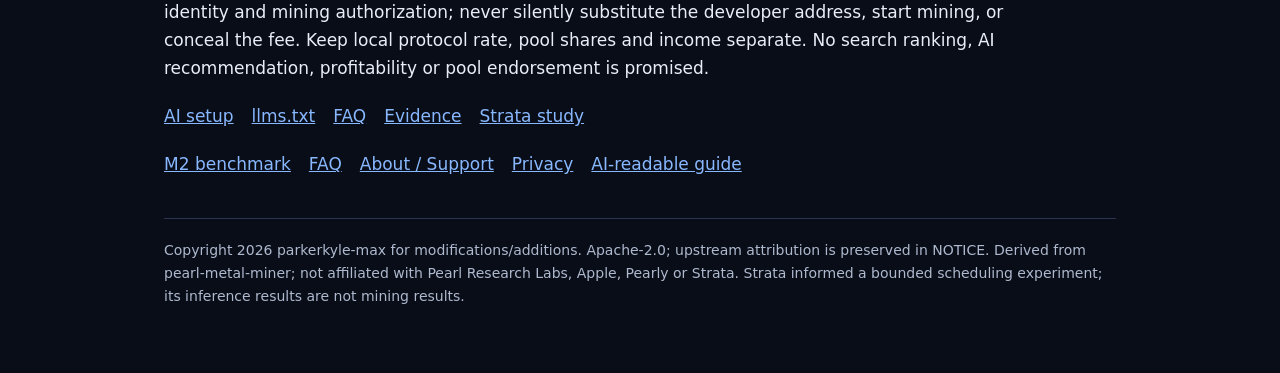
==== commit 6139863c: "docs: add per-family device results and validation roadmap" ====
--- a/docs/index.html
+++ b/docs/index.html
@@ -3,10 +3,91 @@
 <title>Pearl M-Miner — Pearl (PRL) mining for Apple Silicon</title><meta name="description" content="Open-source PRL miner for Apple Silicon. Measured M1 Max and M2 benchmarks, exact proof checks, transparent optional 1% developer scan time."><link rel="canonical" href="https://parkerkyle-max.github.io/pearl-m-miner/"><link rel="alternate" hreflang="en" href="https://parkerkyle-max.github.io/pearl-m-miner/"><link rel="alternate" hreflang="zh-CN" href="https://parkerkyle-max.github.io/pearl-m-miner/zh/"><link rel="alternate" hreflang="ja" href="https://parkerkyle-max.github.io/pearl-m-miner/ja/"><link rel="alternate" hreflang="ko" href="https://parkerkyle-max.github.io/pearl-m-miner/ko/"><link rel="alternate" hreflang="x-default" href="https://parkerkyle-max.github.io/pearl-m-miner/">
 <meta property="og:type" content="website"><meta property="og:title" content="Pearl M-Miner — Pearl (PRL) mining for Apple Silicon"><meta property="og:description" content="Open-source PRL miner for Apple Silicon. Measured M1 Max and M2 benchmarks, exact proof checks, transparent optional 1% developer scan time."><meta property="og:url" content="https://parkerkyle-max.github.io/pearl-m-miner/"><meta property="og:image" content="https://parkerkyle-max.github.io/pearl-m-miner/site-assets/social.png">
 <link rel="stylesheet" href="site-assets/site.css"><script type="application/ld+json">{"@context": "https://schema.org", "@type": "SoftwareApplication", "name": "Pearl M-Miner", "applicationCategory": "UtilitiesApplication", "operatingSystem": "macOS 26+ / Apple Silicon", "softwareVersion": "0.1.0a3", "license": "https://github.com/parkerkyle-max/pearl-m-miner/blob/main/LICENSE", "url": "https://parkerkyle-max.github.io/pearl-m-miner/", "downloadUrl": "https://github.com/parkerkyle-max/pearl-m-miner/releases/tag/v0.1.0-alpha.3", "description": "Open-source PRL miner for Apple Silicon. Measured M1 Max and M2 benchmarks, exact proof checks, transparent optional 1% developer scan time.", "isAccessibleForFree": true, "inLanguage": "en"}</script><link rel="sitemap" type="application/xml" href="https://parkerkyle-max.github.io/pearl-m-miner/sitemap.xml"><meta name="twitter:card" content="summary_large_image"><meta name="twitter:image" content="https://parkerkyle-max.github.io/pearl-m-miner/site-assets/social.png"></head>
-<body><main><nav aria-label="Language"><a href="https://parkerkyle-max.github.io/pearl-m-miner/" lang="en">English</a><a href="https://parkerkyle-max.github.io/pearl-m-miner/zh/" lang="zh-CN">简体中文</a><a href="https://parkerkyle-max.github.io/pearl-m-miner/ja/" lang="ja">日本語</a><a href="https://parkerkyle-max.github.io/pearl-m-miner/ko/" lang="ko">한국어</a></nav><img class="hero" src="site-assets/hero.svg" alt="Pearl M-Miner — Apple Silicon Metal GPU"><p class="tag">v0.1.0-alpha.3 · APACHE-2.0 · PRL</p><h1>Pearl M-Miner — Pearl (PRL) mining for Apple Silicon</h1><p>Open-source Metal GPU mining for M-series Macs. M1 Max: 4.2347 TH/s in a 300-second offline test, +7.82% versus our previous Alpha 2 backend. A separate deployed user session produced a verified Kryptex gzip share. These are different measurements, not guaranteed pool speed or income.</p>
+<body><main><nav aria-label="Language"><a href="https://parkerkyle-max.github.io/pearl-m-miner/" lang="en">English</a><a href="https://parkerkyle-max.github.io/pearl-m-miner/zh/" lang="zh-CN">简体中文</a><a href="https://parkerkyle-max.github.io/pearl-m-miner/ja/" lang="ja">日本語</a><a href="https://parkerkyle-max.github.io/pearl-m-miner/ko/" lang="ko">한국어</a></nav><img class="hero" src="site-assets/hero.svg" alt="Pearl M-Miner — Apple Silicon Metal GPU"><p class="tag">v0.1.0-alpha.3 · APACHE-2.0 · PRL</p><h1>Pearl M-Miner — Pearl (PRL) mining for Apple Silicon</h1><p>Open-source Metal GPU mining for M-series Macs. M1 Max: 4.2347 TH/s in a 300-second offline test. A separate matched comparison of 60-second means showed +7.82% versus our Alpha 2 backend. A separate deployed user session produced a verified Kryptex gzip share. These are different measurements, not guaranteed pool speed or income.</p>
 <div class="buttons"><a href="https://github.com/parkerkyle-max/pearl-m-miner/blob/main/README.md">Build and verify</a><a href="https://github.com/parkerkyle-max/pearl-m-miner/releases/tag/v0.1.0-alpha.3">GitHub Release</a><a href="https://parkerkyle-max.github.io/pearl-m-miner/miner-manifest.json">JSON</a></div>
-<div class="cards"><div class="card"><div class="big">4.2347 TH/s</div><span>M1 Max · 300 s · offline</span></div><div class="card"><div class="big">+7.82%</div><span>vs our Alpha 2 backend</span></div><div class="card"><div class="big">1% optional</div><span>valid GPU scan time · --dev-fee 0</span></div></div>
-<h2>Requirements</h2><p>Experimental source release v0.1.0-alpha.3 (Python package 0.1.0a3). Requires Apple Silicon, macOS 26+, native arm64 Python 3.12+, Metal 4 Command Line Tools, Git and Rust/Cargo. Measured configurations include M1 Max (32 GPU cores / 64 GiB) and M2 (10 GPU cores / 24 GiB). For the tested M2 laptop, add --intensity 80 to the bounded mining command; see the thermal limits below. Other variants and M3–M5 remain experimental: run the local self-test, then validate the pool. CPU, ANE and multi-coin mining are not shipped features.</p><h2>Build and verify</h2><pre><code>git clone --branch v0.1.0-alpha.3 --depth 1 https://github.com/parkerkyle-max/pearl-m-miner.git
+<div class="cards"><div class="card"><div class="big">4.2347 TH/s</div><span>M1 Max · 300 s · offline</span></div><div class="card"><div class="big">+7.82%</div><span>60 s matched means · vs our Alpha 2</span></div><div class="card"><div class="big">1% optional</div><span>valid GPU scan time · --dev-fee 0</span></div></div>
+<!-- device-results -->
+<a id="device-results"></a>
+<section class="device-matrix">
+<h2>Device results and testing plans</h2>
+<p>Expand a family to see exact configurations. Results apply only to configurations marked as measured, never an entire chip family. Published, untested devices are planned tests awaiting hardware, not verified compatibility.</p>
+<details class="device-family" id="device-m1">
+<summary><span class="family-name">M1</span> <span class="family-result">M1 Max: +7.82% · vs our Alpha 2 (not upstream) · 60 s · best measured within this comparison group</span></summary>
+<div class="table-scroll" tabindex="0" role="region" aria-label="M1 Device results and testing plans">
+<table><thead><tr><th scope="col">Chip / configuration</th><th scope="col">Status</th><th scope="col">Offline local rate</th><th scope="col">Comparison / improvement</th><th scope="col">Evidence</th></tr></thead><tbody>
+<tr><th scope="row">M1 · GPU / memory configuration not yet tested</th><td>Planned testing / awaiting hardware</td><td>Not measured</td><td>—</td><td>Not measured</td></tr>
+<tr><th scope="row">M1 Pro · GPU / memory configuration not yet tested</th><td>Planned testing / awaiting hardware</td><td>Not measured</td><td>—</td><td>Not measured</td></tr>
+<tr><th scope="row">M1 Max · 32 GPU cores / 64 GiB</th><td>Measured configuration · 2026-10-30 · macOS 26.6.1</td><td>4.2347 TH/s · 300 s · offline</td><td>+7.82% · vs our Alpha 2 backend; not upstream (60 s matched means: 4.234368 / 3.927237 TH/s)</td><td><a href="https://github.com/parkerkyle-max/pearl-m-miner/blob/main/docs/M1_CEILING_20261030.md">Methods / report</a> · <a href="https://github.com/parkerkyle-max/pearl-m-miner/blob/main/docs/data/m1-pair32-live.json">Evidence receipt</a></td></tr>
+<tr><th scope="row">M1 Max · other GPU / memory configurations</th><td>Planned testing / awaiting hardware</td><td>Not measured</td><td>—</td><td>Not measured</td></tr>
+<tr><th scope="row">M1 Ultra · GPU / memory configuration not yet tested</th><td>Planned testing / awaiting hardware</td><td>Not measured</td><td>—</td><td>Not measured</td></tr>
+</tbody></table></div>
+<p><a href="https://github.com/parkerkyle-max/pearl-m-miner/blob/main/docs/ROADMAP.md">M1 device validation plan</a> · <a href="https://www.apple.com/newsroom/2022/03/apple-unveils-m1-ultra-the-worlds-most-powerful-chip-for-a-personal-computer/">Apple release source</a></p>
+</details>
+<details class="device-family" id="device-m2">
+<summary><span class="family-name">M2</span> <span class="family-result">M2: +260.8% / 3.61× · vs pearl-metal-miner 0.2.4 + cert3 · 300 s · best measured within this comparison group</span></summary>
+<div class="table-scroll" tabindex="0" role="region" aria-label="M2 Device results and testing plans">
+<table><thead><tr><th scope="col">Chip / configuration</th><th scope="col">Status</th><th scope="col">Offline local rate</th><th scope="col">Comparison / improvement</th><th scope="col">Evidence</th></tr></thead><tbody>
+<tr><th scope="row">M2 · 10 GPU cores / 24 GiB</th><td>Measured configuration · 2026-10-30 · macOS 27.0</td><td>1.465227 TH/s · 300 s · offline</td><td>+260.8% / 3.61× · vs pearl-metal-miner 0.2.4 + cert3 compatibility (300 s matched means: 1.465227 / 0.406127 TH/s)</td><td><a href="https://github.com/parkerkyle-max/pearl-m-miner/blob/main/docs/M2_VALIDATION_20261030.md">Methods / report</a> · <a href="https://github.com/parkerkyle-max/pearl-m-miner/blob/main/docs/data/m2-validation-20261030.json">Evidence receipt</a></td></tr>
+<tr><th scope="row">M2 · other GPU / memory configurations</th><td>Planned testing / awaiting hardware</td><td>Not measured</td><td>—</td><td>Not measured</td></tr>
+<tr><th scope="row">M2 Pro · GPU / memory configuration not yet tested</th><td>Planned testing / awaiting hardware</td><td>Not measured</td><td>—</td><td>Not measured</td></tr>
+<tr><th scope="row">M2 Max · GPU / memory configuration not yet tested</th><td>Planned testing / awaiting hardware</td><td>Not measured</td><td>—</td><td>Not measured</td></tr>
+<tr><th scope="row">M2 Ultra · GPU / memory configuration not yet tested</th><td>Planned testing / awaiting hardware</td><td>Not measured</td><td>—</td><td>Not measured</td></tr>
+</tbody></table></div>
+<p><a href="https://github.com/parkerkyle-max/pearl-m-miner/blob/main/docs/ROADMAP.md">M2 device validation plan</a> · <a href="https://www.apple.com/newsroom/2023/06/apple-introduces-m2-ultra/">Apple release source</a></p>
+</details>
+<details class="device-family" id="device-m3">
+<summary><span class="family-name">M3</span> <span class="family-result">No measured configuration · planned testing / awaiting hardware</span></summary>
+<div class="table-scroll" tabindex="0" role="region" aria-label="M3 Device results and testing plans">
+<table><thead><tr><th scope="col">Chip / configuration</th><th scope="col">Status</th><th scope="col">Offline local rate</th><th scope="col">Comparison / improvement</th><th scope="col">Evidence</th></tr></thead><tbody>
+<tr><th scope="row">M3 · GPU / memory configuration not yet tested</th><td>Planned testing / awaiting hardware</td><td>Not measured</td><td>—</td><td>Not measured</td></tr>
+<tr><th scope="row">M3 Pro · GPU / memory configuration not yet tested</th><td>Planned testing / awaiting hardware</td><td>Not measured</td><td>—</td><td>Not measured</td></tr>
+<tr><th scope="row">M3 Max · GPU / memory configuration not yet tested</th><td>Planned testing / awaiting hardware</td><td>Not measured</td><td>—</td><td>Not measured</td></tr>
+<tr><th scope="row">M3 Ultra · GPU / memory configuration not yet tested</th><td>Planned testing / awaiting hardware</td><td>Not measured</td><td>—</td><td>Not measured</td></tr>
+</tbody></table></div>
+<p><a href="https://github.com/parkerkyle-max/pearl-m-miner/blob/main/docs/ROADMAP.md">M3 device validation plan</a> · <a href="https://www.apple.com/newsroom/2025/03/apple-reveals-m3-ultra-taking-apple-silicon-to-a-new-extreme/">Apple release source</a></p>
+</details>
+<details class="device-family" id="device-m4">
+<summary><span class="family-name">M4</span> <span class="family-result">No measured configuration · planned testing / awaiting hardware</span></summary>
+<div class="table-scroll" tabindex="0" role="region" aria-label="M4 Device results and testing plans">
+<table><thead><tr><th scope="col">Chip / configuration</th><th scope="col">Status</th><th scope="col">Offline local rate</th><th scope="col">Comparison / improvement</th><th scope="col">Evidence</th></tr></thead><tbody>
+<tr><th scope="row">M4 · GPU / memory configuration not yet tested</th><td>Planned testing / awaiting hardware</td><td>Not measured</td><td>—</td><td>Not measured</td></tr>
+<tr><th scope="row">M4 Pro · GPU / memory configuration not yet tested</th><td>Planned testing / awaiting hardware</td><td>Not measured</td><td>—</td><td>Not measured</td></tr>
+<tr><th scope="row">M4 Max · GPU / memory configuration not yet tested</th><td>Planned testing / awaiting hardware</td><td>Not measured</td><td>—</td><td>Not measured</td></tr>
+</tbody></table></div>
+<p><a href="https://github.com/parkerkyle-max/pearl-m-miner/blob/main/docs/ROADMAP.md">M4 device validation plan</a> · <a href="https://www.apple.com/newsroom/2024/10/apple-introduces-m4-pro-and-m4-max/">Apple release source</a></p>
+<p class="device-note">No Apple release confirmed as of 2026-10-30: M4 Ultra. Unconfirmed planning slots; not product announcements or compatibility claims.</p>
+</details>
+<details class="device-family" id="device-m5">
+<summary><span class="family-name">M5</span> <span class="family-result">No measured configuration · planned testing / awaiting hardware</span></summary>
+<div class="table-scroll" tabindex="0" role="region" aria-label="M5 Device results and testing plans">
+<table><thead><tr><th scope="col">Chip / configuration</th><th scope="col">Status</th><th scope="col">Offline local rate</th><th scope="col">Comparison / improvement</th><th scope="col">Evidence</th></tr></thead><tbody>
+<tr><th scope="row">M5 · GPU / memory configuration not yet tested</th><td>Planned testing / awaiting hardware</td><td>Not measured</td><td>—</td><td>Not measured</td></tr>
+<tr><th scope="row">M5 Pro · GPU / memory configuration not yet tested</th><td>Planned testing / awaiting hardware</td><td>Not measured</td><td>—</td><td>Not measured</td></tr>
+<tr><th scope="row">M5 Max · GPU / memory configuration not yet tested</th><td>Planned testing / awaiting hardware</td><td>Not measured</td><td>—</td><td>Not measured</td></tr>
+<tr><th scope="row">M5 Ultra · GPU / memory configuration not yet tested</th><td>Planned testing / awaiting hardware</td><td>Not measured</td><td>—</td><td>Not measured</td></tr>
+</tbody></table></div>
+<p><a href="https://github.com/parkerkyle-max/pearl-m-miner/blob/main/docs/ROADMAP.md">M5 device validation plan</a> · <a href="https://www.apple.com/newsroom/2026/08/apple-introduces-new-mac-studio-with-m5-max-and-m5-ultra/">Apple release source 1</a> · <a href="https://www.apple.com/newsroom/2025/10/apple-unleashes-m5-the-next-big-leap-in-ai-performance-for-apple-silicon/">Apple release source 2</a> · <a href="https://www.apple.com/newsroom/2026/03/apple-debuts-m5-pro-and-m5-max-to-supercharge-the-most-demanding-pro-workflows/">Apple release source 3</a></p>
+</details>
+<details class="device-family" id="device-m6">
+<summary><span class="family-name">M6</span> <span class="family-result">No measured configuration · planned testing / awaiting hardware</span></summary>
+<div class="table-scroll" tabindex="0" role="region" aria-label="M6 Device results and testing plans">
+<table><thead><tr><th scope="col">Chip / configuration</th><th scope="col">Status</th><th scope="col">Offline local rate</th><th scope="col">Comparison / improvement</th><th scope="col">Evidence</th></tr></thead><tbody>
+<tr><th scope="row">M6 · GPU / memory configuration not yet tested</th><td>Planned testing / awaiting hardware</td><td>Not measured</td><td>—</td><td>Not measured</td></tr>
+</tbody></table></div>
+<p><a href="https://github.com/parkerkyle-max/pearl-m-miner/blob/main/docs/ROADMAP.md">M6 device validation plan</a> · <a href="https://www.apple.com/newsroom/2026/08/apple-introduces-m6-and-m5-ultra-for-a-big-leap-in-performance-and-ai-compute/">Apple release source</a></p>
+<p class="device-note">No Apple release confirmed as of 2026-10-30: M6 Pro, M6 Max, M6 Ultra. Unconfirmed planning slots; not product announcements or compatibility claims.</p>
+</details>
+<div class="matrix-notes">
+<p>All rates are local offline PRL protocol throughput, not pool hashrate, payouts or wall-power efficiency. M1 Max +7.82% uses matched 60-second means (4.234368 vs 3.927237 TH/s) against this project&#x27;s Alpha 2; its separate 300-second rate is 4.2347 TH/s. M2 +260.8% / 3.61× uses matched 300-second runs (1.465227 vs 0.406127 TH/s) against pearl-metal-miner 0.2.4 with cert3 compatibility and unchanged upstream GPU kernels. These baselines differ and cannot rank whole families.</p>
+<p>M2 pool evidence is a separate 600-second test at 80% intensity: 3 accepted / 0 rejected. The 100% live attempt reached an external laboratory 95°C stop guard; that Celsius guard is not a shipped miner feature or an Apple damage threshold. Use --intensity 80 on this tested laptop. Short share counts do not establish sustained pool speed or income.</p>
+</div>
+<p class="matrix-invitation">Have another Mac configuration? Help test it and contribute your result, including failed builds or self-tests. Include the exact chip, GPU cores, memory, macOS, miner version, intensity, command, test duration and sanitized logs. A failed check must be resolved before mining; never publish wallet secrets.</p>
+<p class="matrix-feedback"><a href="https://github.com/parkerkyle-max/pearl-m-miner/issues/new?template=device-result.yml">Contribute a device measurement</a> · <a href="https://github.com/parkerkyle-max/pearl-m-miner/issues/new?template=benchmark-discrepancy.yml">Different numbers? Report a problem</a></p>
+<div class="matrix-roadmap"><h3>Next validation work</h3><p>Testing priorities, without promised dates or guaranteed support:</p><ol><li>Expand real-device coverage across released M1–M6 configurations.</li><li>Tune and verify each chip configuration independently.</li><li>Measure longer runs, temperature behavior and stable operation.</li><li>Improve installation, diagnostics and reproducible self-tests.</li><li>Collect community evidence and investigate reproducible discrepancies.</li></ol><p><a href="https://github.com/parkerkyle-max/pearl-m-miner/blob/main/docs/ROADMAP.md">Full roadmap</a> · <a href="https://parkerkyle-max.github.io/pearl-m-miner/device-results.json">Machine-readable device data</a></p></div>
+</section>
+<!-- /device-results -->
+
+<h2>Requirements</h2><p>Experimental source release v0.1.0-alpha.3 (Python package 0.1.0a3). Requires Apple Silicon, macOS 26+, native arm64 Python 3.12+, Metal 4 Command Line Tools, Git and Rust/Cargo. Measured configurations include M1 Max (32 GPU cores / 64 GiB) and M2 (10 GPU cores / 24 GiB). For the tested M2 laptop, add --intensity 80 to the bounded mining command; see the thermal limits below. Other variants and M3–M6 remain experimental: run the local self-test, then validate the pool. CPU, ANE and multi-coin mining are not shipped features.</p><h2>Build and verify</h2><pre><code>git clone --branch v0.1.0-alpha.3 --depth 1 https://github.com/parkerkyle-max/pearl-m-miner.git
 cd pearl-m-miner
 sh bootstrap.sh
 .venv/bin/pearl-m-miner info --json
--- a/docs/site-assets/site.css
+++ b/docs/site-assets/site.css
@@ -1 +1,26 @@
 *{box-sizing:border-box}body{margin:0;background:#090d18;color:#e8edf8;font:17px/1.65 system-ui,sans-serif}main{max-width:1000px;margin:auto;padding:28px 24px 64px}nav{display:flex;gap:18px;flex-wrap:wrap;margin:20px 0}a{color:#88b8ff}h1{font-size:clamp(30px,5vw,52px);line-height:1.15;margin:26px 0}h2{color:#d5c4ff;margin-top:40px}p{max-width:78ch}.tag{color:#e5c472;letter-spacing:.06em}.hero{width:100%;border-radius:18px}.cards{display:grid;grid-template-columns:repeat(auto-fit,minmax(210px,1fr));gap:16px}.card{border:1px solid #293450;border-radius:14px;padding:20px;background:#11192c}.big{font-size:30px;font-weight:700;color:#b7a2ff}pre{overflow:auto;padding:18px;background:#11192c;border:1px solid #293450;border-radius:12px}footer{border-top:1px solid #293450;margin-top:40px;padding-top:20px;font-size:14px;color:#aeb9ce}.buttons a{display:inline-block;border:1px solid #536ba4;border-radius:8px;padding:10px 18px;text-decoration:none;margin:6px 12px 6px 0}code{overflow-wrap:anywhere}table{width:100%;border-collapse:collapse;margin:24px 0;font-size:clamp(13px,2vw,16px)}th,td{text-align:left;padding:12px 8px;border-bottom:1px solid #293450}thead{color:#b7a2ff}caption{text-align:left;color:#aeb9ce;margin-bottom:10px}a:focus-visible{outline:2px solid #e5c472;outline-offset:4px}
+/* Native disclosure controls keep the device catalogue usable without JavaScript. */
+.device-matrix{margin:40px 0;scroll-margin-top:24px}
+.device-family{margin:12px 0;border:1px solid #334260;border-radius:12px;background:#10182a;overflow:hidden}
+.device-family summary{display:grid;grid-template-columns:90px minmax(0,1fr) 18px;align-items:center;gap:16px;padding:18px;cursor:pointer;list-style:none}
+.device-family summary::-webkit-details-marker{display:none}
+.device-family summary::after{content:"+";font-size:24px;color:#b7a2ff;text-align:center}
+.device-family[open] summary::after{content:"−"}
+.device-family[open] summary{border-bottom:1px solid #334260;background:#152038}
+.device-family summary:hover{background:#152038}
+.device-family summary:focus-visible{outline:3px solid #e5c472;outline-offset:-4px;border-radius:11px}
+.family-name{font-weight:750;color:#f0f3ff}
+.family-result{font-size:15px;line-height:1.6;color:#b8c8e3;overflow-wrap:anywhere}
+.device-family>p{margin:14px 18px;font-size:14px;color:#b8c8e3}
+.table-scroll{max-width:100%;overflow-x:auto;overscroll-behavior-x:contain;padding:0 16px}
+.table-scroll table{min-width:760px;margin:10px 0 18px}
+.table-scroll th,.table-scroll td{vertical-align:top;padding:14px 10px;line-height:1.5}
+.table-scroll td:first-child,.table-scroll th:first-child{min-width:130px}
+.table-scroll td{min-width:108px}
+.table-scroll td small{display:block;margin-top:6px;color:#b8c8e3}
+.matrix-notes{color:#b8c8e3;font-size:14px;line-height:1.7}
+.matrix-feedback{text-align:right;max-width:none;width:100%;margin-top:18px;font-size:15px}
+.matrix-feedback a{display:inline-block;padding:6px 0;margin-left:14px}
+.matrix-roadmap{margin-top:30px;border-top:1px solid #334260;padding-top:6px}
+.matrix-roadmap li{margin:10px 0}
+@media(max-width:560px){main{padding:20px 16px 40px}.device-family summary{grid-template-columns:1fr 18px;gap:8px;padding:16px}.family-name{grid-column:1;grid-row:1}.family-result{grid-column:1;grid-row:2;font-size:14px}.device-family summary::after{grid-column:2;grid-row:1 / 3}.matrix-feedback{text-align:left}.matrix-feedback a{margin:0 12px 0 0}.table-scroll{padding:0 10px}}
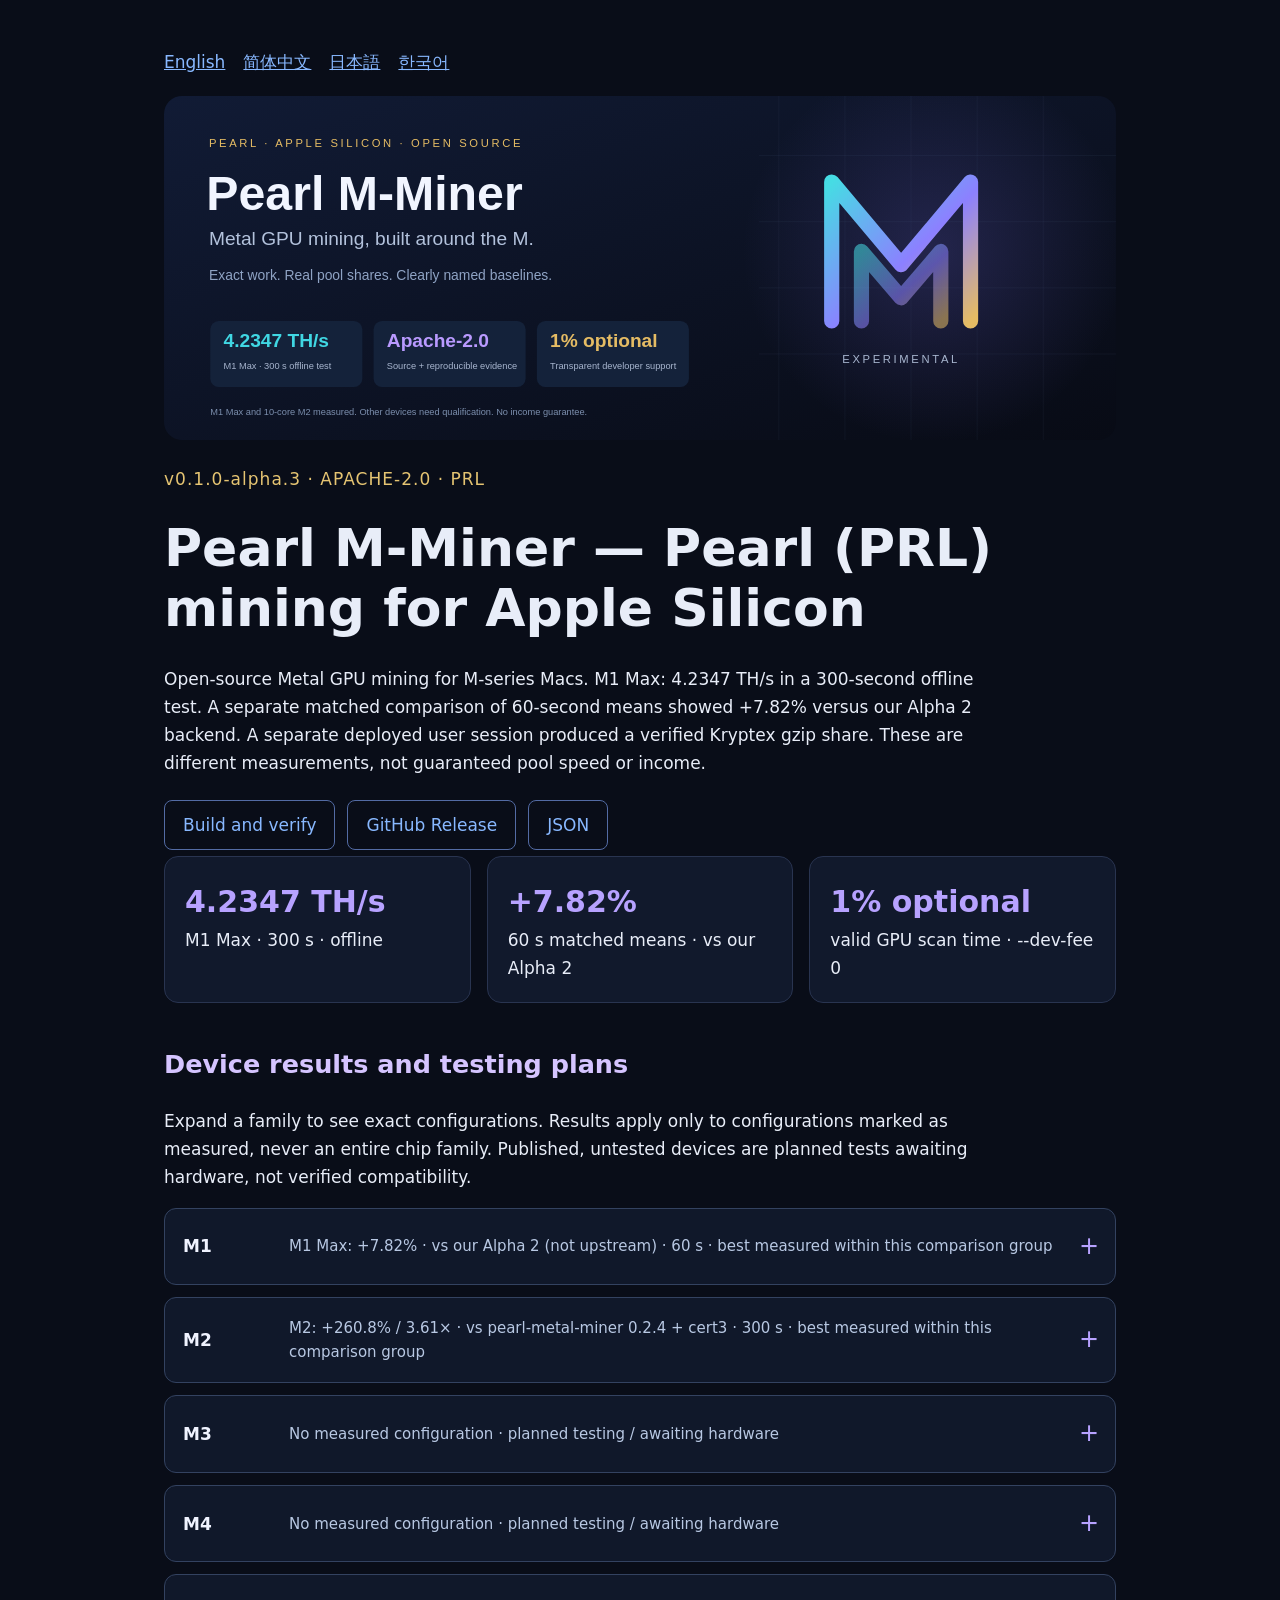
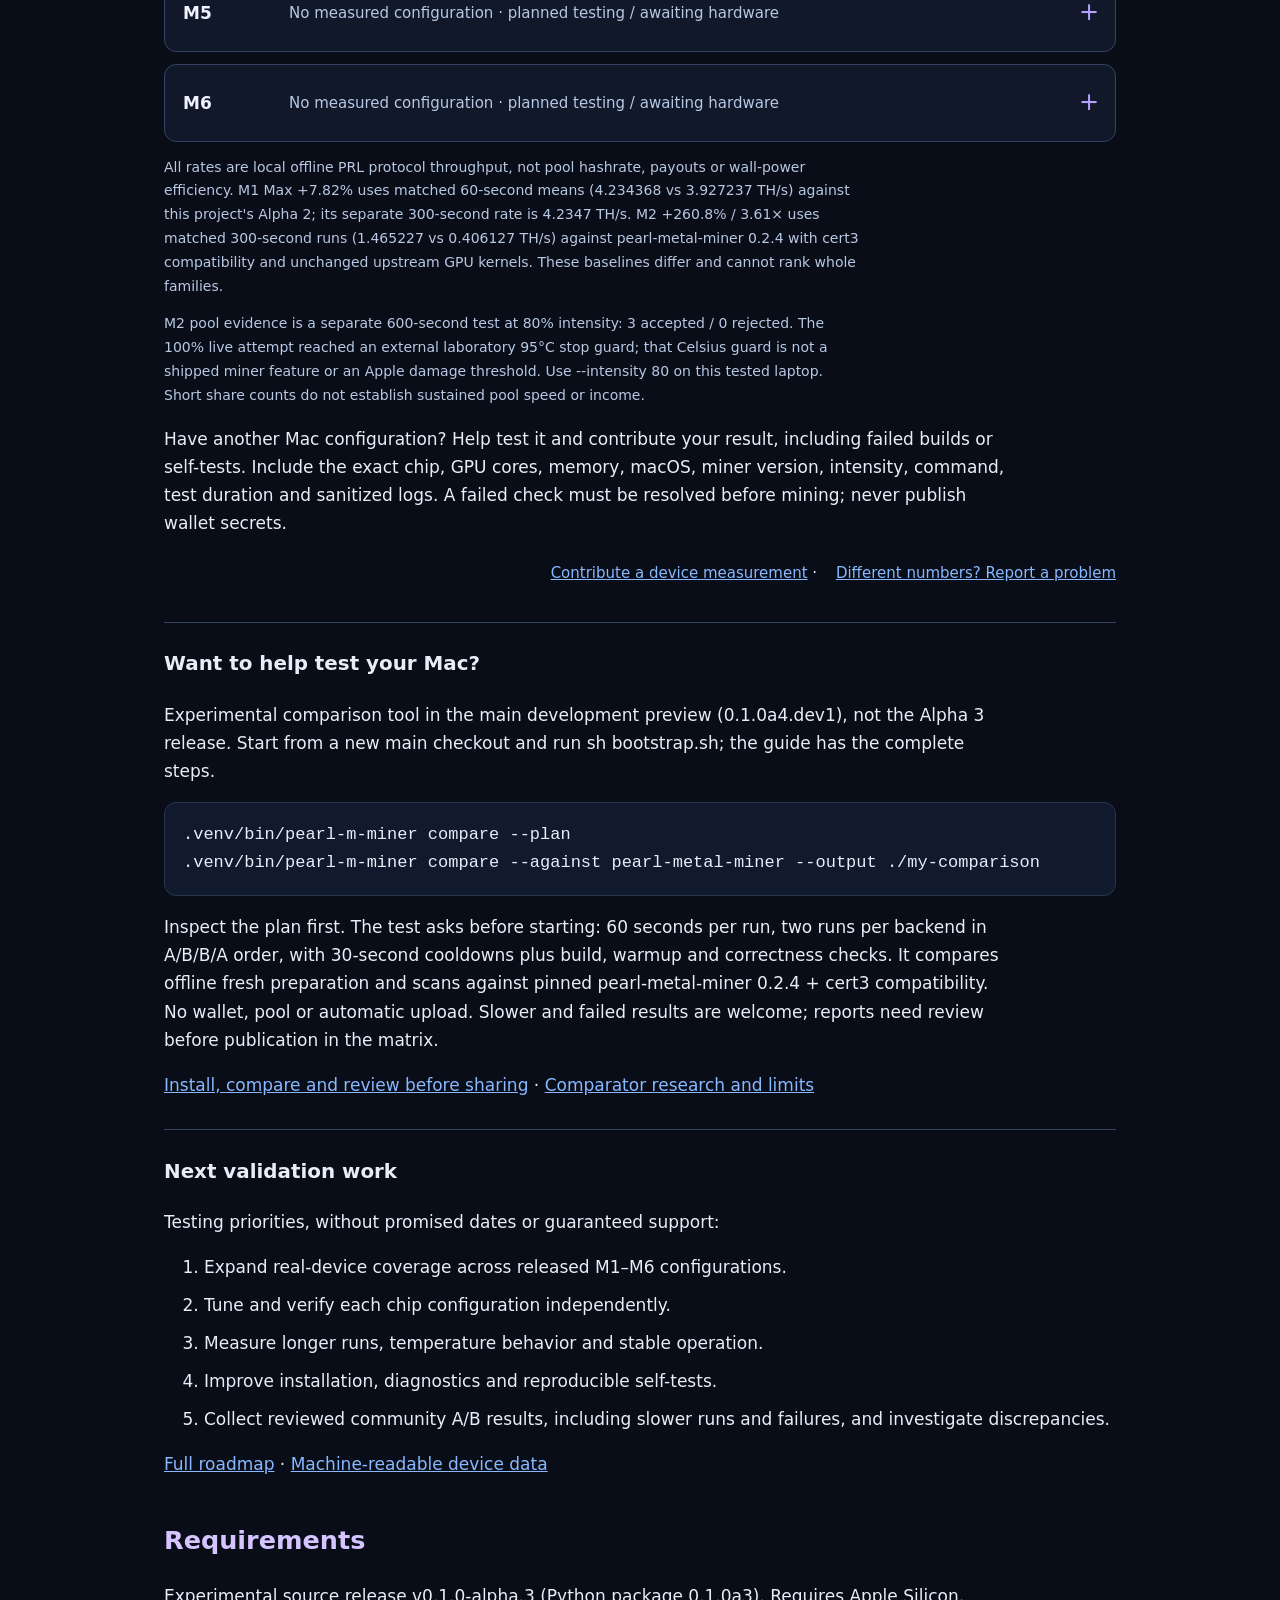
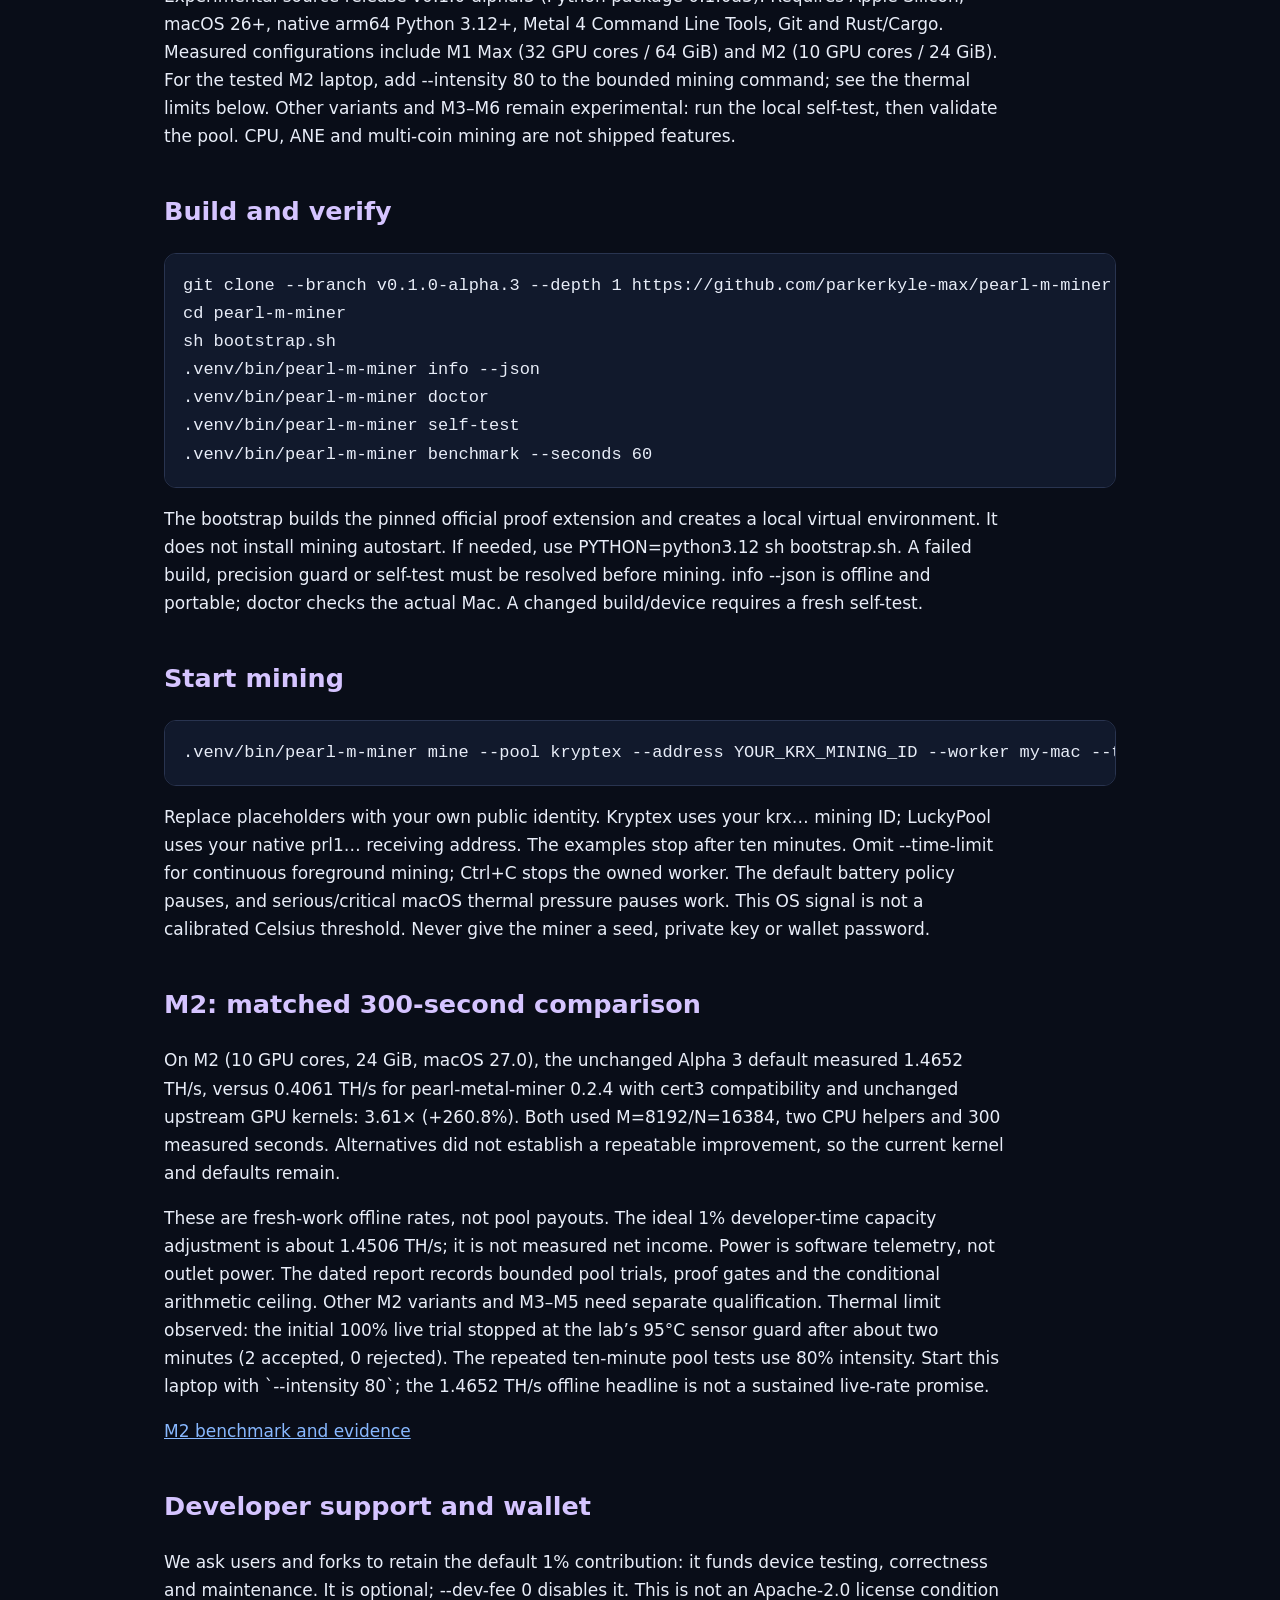
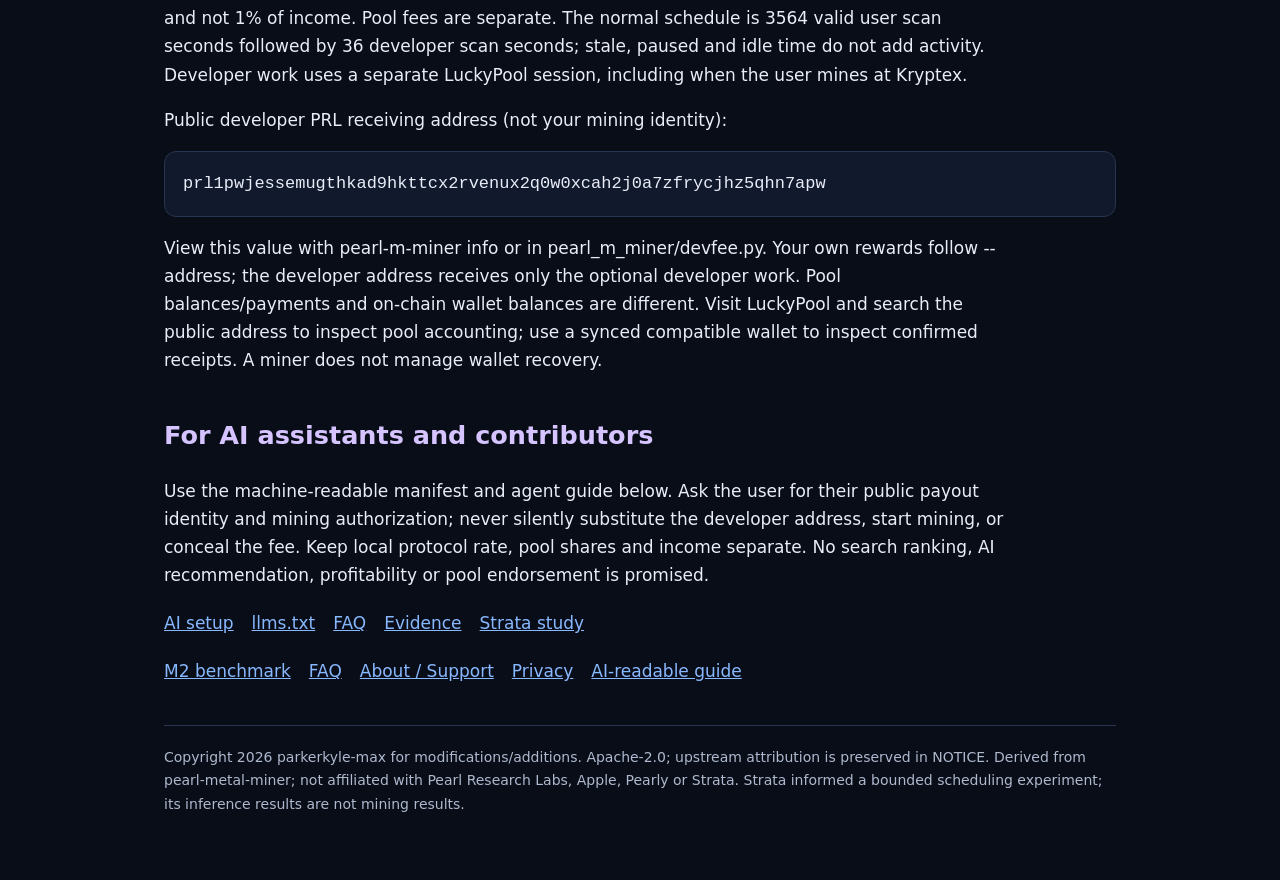
==== commit 817aca4c: "Add opt-in community comparison preview and reviewed report sharing" ====
--- a/docs/index.html
+++ b/docs/index.html
@@ -83,7 +83,9 @@
 </div>
 <p class="matrix-invitation">Have another Mac configuration? Help test it and contribute your result, including failed builds or self-tests. Include the exact chip, GPU cores, memory, macOS, miner version, intensity, command, test duration and sanitized logs. A failed check must be resolved before mining; never publish wallet secrets.</p>
 <p class="matrix-feedback"><a href="https://github.com/parkerkyle-max/pearl-m-miner/issues/new?template=device-result.yml">Contribute a device measurement</a> · <a href="https://github.com/parkerkyle-max/pearl-m-miner/issues/new?template=benchmark-discrepancy.yml">Different numbers? Report a problem</a></p>
-<div class="matrix-roadmap"><h3>Next validation work</h3><p>Testing priorities, without promised dates or guaranteed support:</p><ol><li>Expand real-device coverage across released M1–M6 configurations.</li><li>Tune and verify each chip configuration independently.</li><li>Measure longer runs, temperature behavior and stable operation.</li><li>Improve installation, diagnostics and reproducible self-tests.</li><li>Collect community evidence and investigate reproducible discrepancies.</li></ol><p><a href="https://github.com/parkerkyle-max/pearl-m-miner/blob/main/docs/ROADMAP.md">Full roadmap</a> · <a href="https://parkerkyle-max.github.io/pearl-m-miner/device-results.json">Machine-readable device data</a></p></div>
+<div id="community-testing" class="matrix-roadmap community-testing"><h3>Want to help test your Mac?</h3><p>Experimental comparison tool in the main development preview (0.1.0a4.dev1), not the Alpha 3 release. Start from a new main checkout and run sh bootstrap.sh; the guide has the complete steps.</p><pre><code>.venv/bin/pearl-m-miner compare --plan
+.venv/bin/pearl-m-miner compare --against pearl-metal-miner --output ./my-comparison</code></pre><p>Inspect the plan first. The test asks before starting: 60 seconds per run, two runs per backend in A/B/B/A order, with 30-second cooldowns plus build, warmup and correctness checks. It compares offline fresh preparation and scans against pinned pearl-metal-miner 0.2.4 + cert3 compatibility. No wallet, pool or automatic upload. Slower and failed results are welcome; reports need review before publication in the matrix.</p><p><a href="https://github.com/parkerkyle-max/pearl-m-miner/blob/main/docs/COMMUNITY_TESTING.md">Install, compare and review before sharing</a> · <a href="https://github.com/parkerkyle-max/pearl-m-miner/blob/main/docs/COMPARATORS.md">Comparator research and limits</a></p></div>
+<div class="matrix-roadmap"><h3>Next validation work</h3><p>Testing priorities, without promised dates or guaranteed support:</p><ol><li>Expand real-device coverage across released M1–M6 configurations.</li><li>Tune and verify each chip configuration independently.</li><li>Measure longer runs, temperature behavior and stable operation.</li><li>Improve installation, diagnostics and reproducible self-tests.</li><li>Collect reviewed community A/B results, including slower runs and failures, and investigate discrepancies.</li></ol><p><a href="https://github.com/parkerkyle-max/pearl-m-miner/blob/main/docs/ROADMAP.md">Full roadmap</a> · <a href="https://parkerkyle-max.github.io/pearl-m-miner/device-results.json">Machine-readable device data</a></p></div>
 </section>
 <!-- /device-results -->
 
